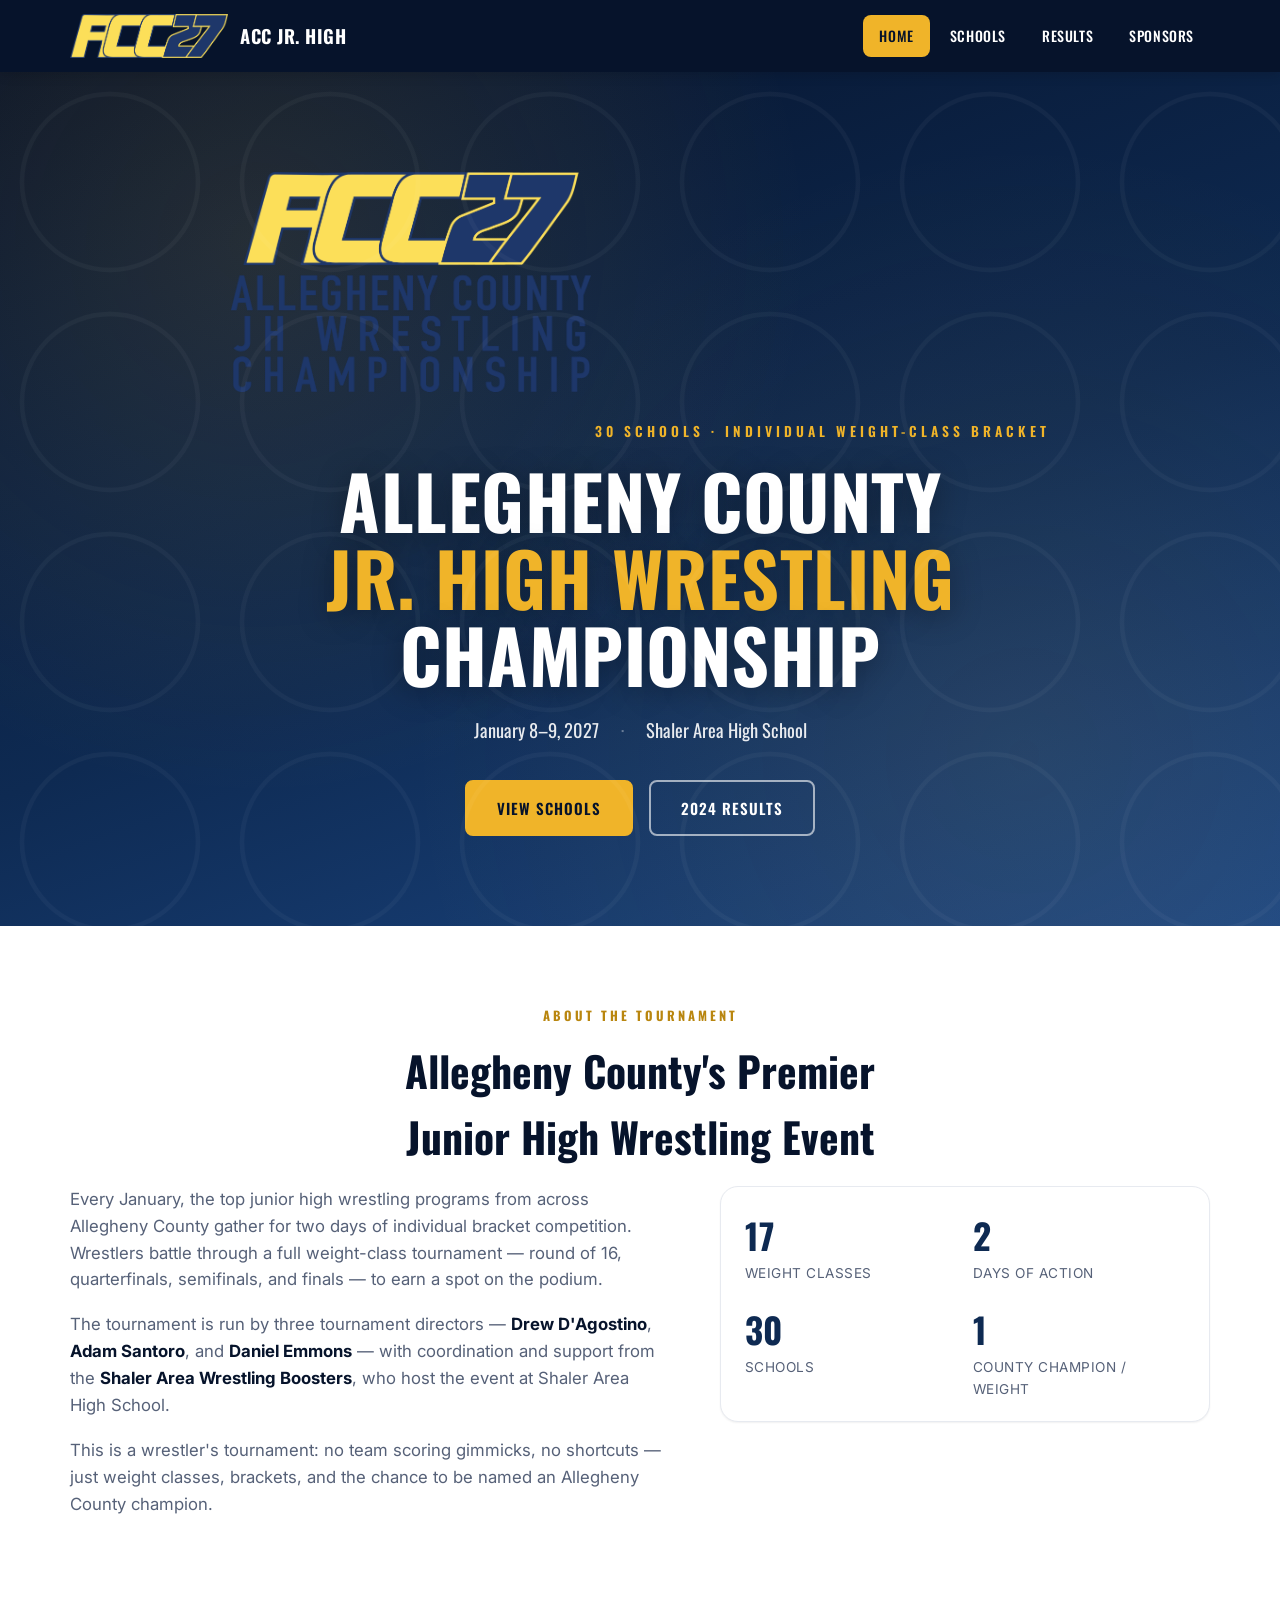
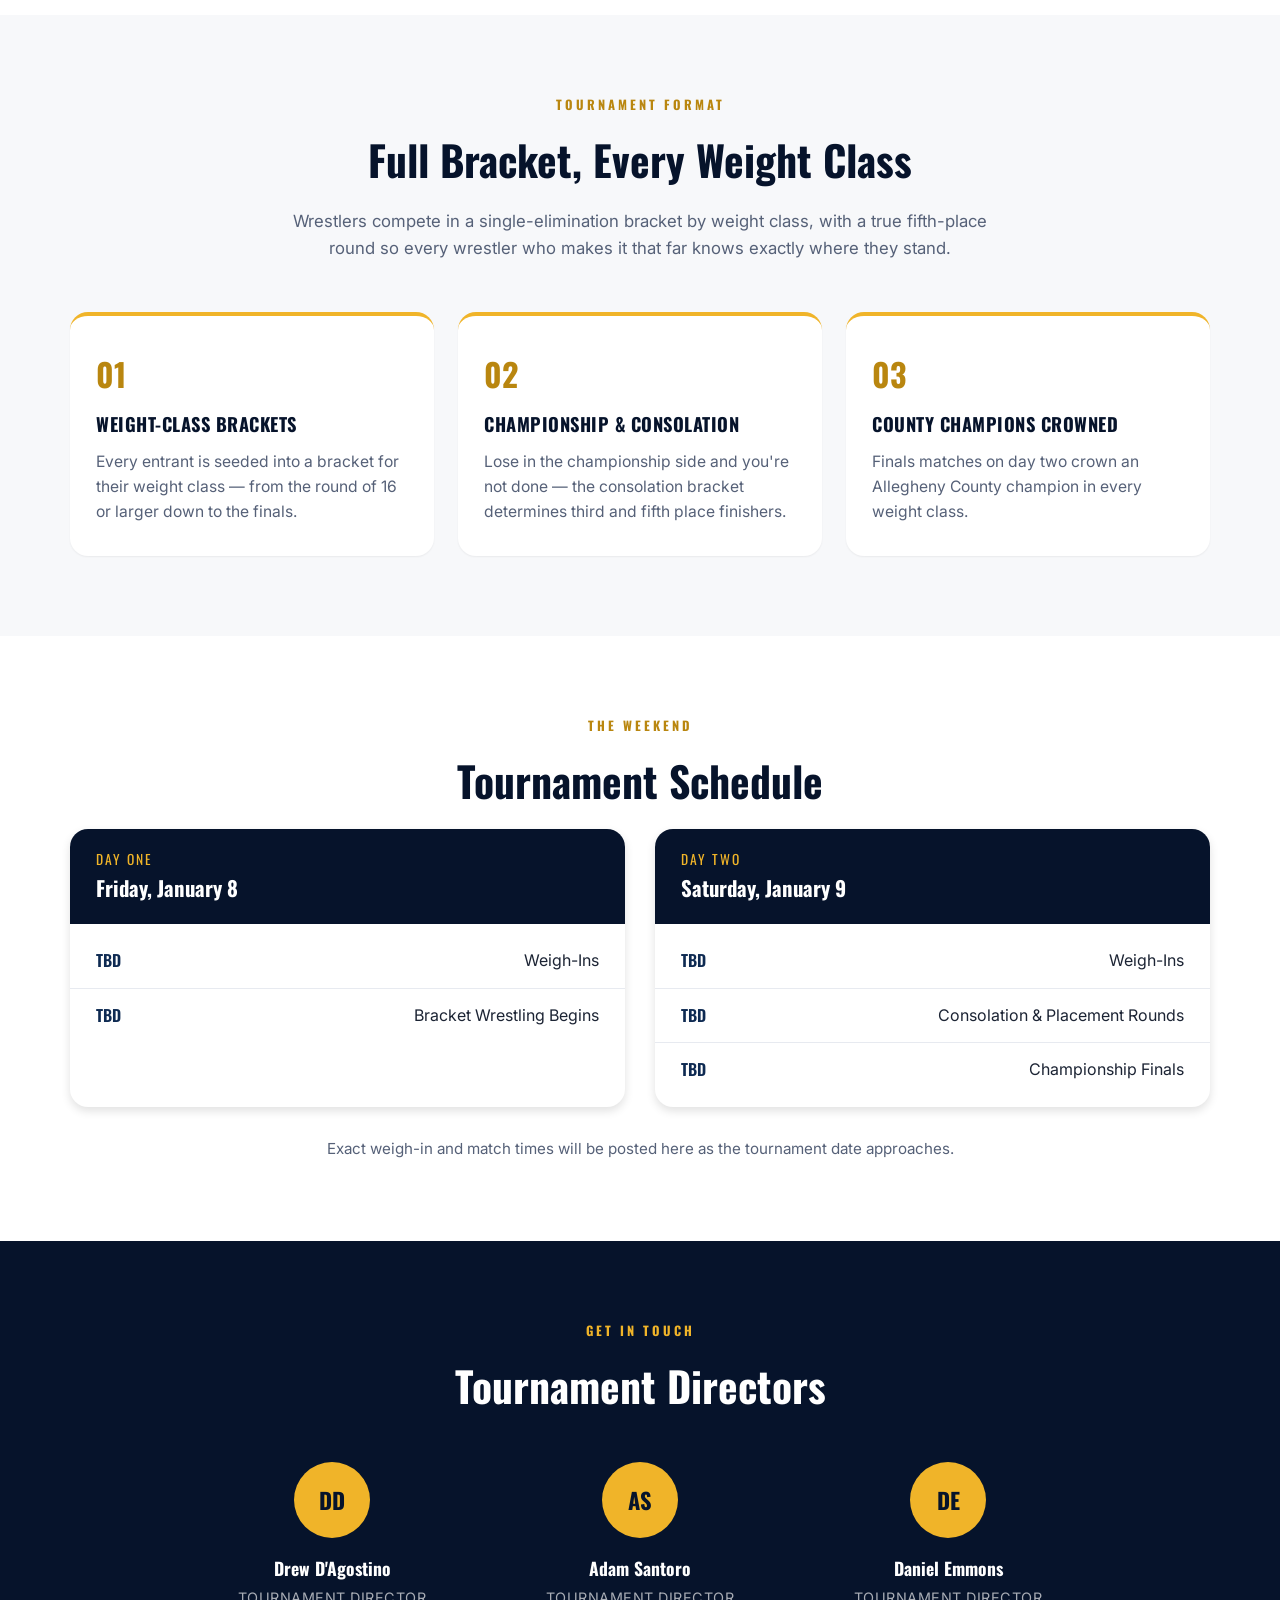
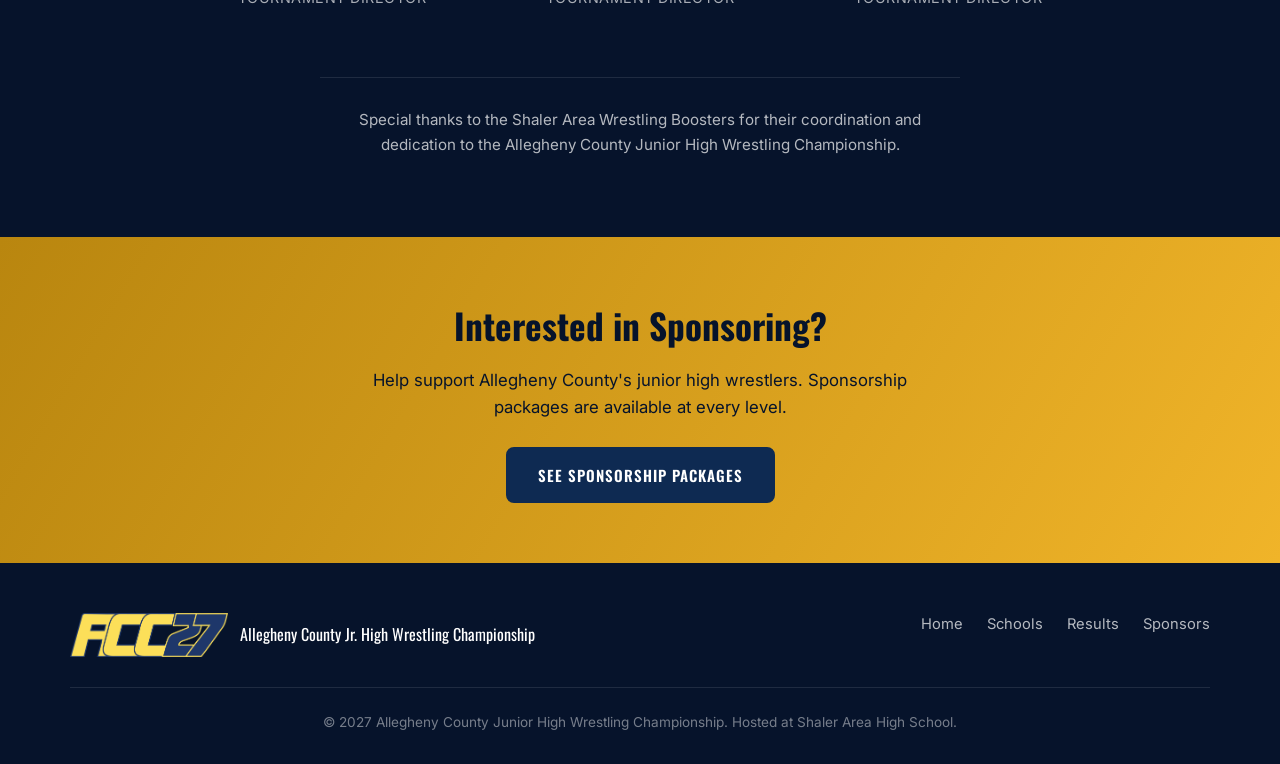
==== index.html @ 42ebc841 "Brand: add real ACC27 logo, drop placeholder badge Added assets/brand/logo-full.png (full lockup, us" ====
<!DOCTYPE html>
<html lang="en">
<head>
  <meta charset="UTF-8">
  <meta name="viewport" content="width=device-width, initial-scale=1.0">
  <title>ACC Jr. High Wrestling Championship | January 8&ndash;9, 2027</title>
  <meta name="description" content="The Allegheny County Junior High Wrestling Championship — January 8-9, 2027 at Shaler Area High School.">
  <link rel="stylesheet" href="styles.css">
  <link rel="icon" type="image/png" href="favicon.png">
  <link rel="preconnect" href="https://fonts.googleapis.com">
  <link rel="preconnect" href="https://fonts.gstatic.com" crossorigin>
  <link href="https://fonts.googleapis.com/css2?family=Oswald:wght@400;500;600;700&family=Inter:wght@400;500;600;700&display=swap" rel="stylesheet">
</head>
<body>

  <!-- Navigation -->
  <nav class="nav">
    <div class="nav-container">
      <a href="index.html" class="nav-logo">
        <img src="assets/brand/logo-mark.png" alt="ACC27">
        <span>ACC JR. HIGH</span>
      </a>
      <button class="nav-toggle" aria-label="Toggle menu" onclick="document.querySelector('.nav-menu').classList.toggle('active'); this.classList.toggle('active')">
        <span></span><span></span><span></span>
      </button>
      <ul class="nav-menu">
        <li><a href="index.html" class="active">Home</a></li>
        <li><a href="schools.html">Schools</a></li>
        <li><a href="results.html">Results</a></li>
        <li><a href="sponsors.html">Sponsors</a></li>
      </ul>
    </div>
  </nav>

  <!-- Hero -->
  <section class="hero">
    <div class="hero-content">
      <img src="assets/brand/logo-full.png" alt="Allegheny County Jr. High Wrestling Championship" class="hero-logo">
      <span class="hero-eyebrow">30 Schools &middot; Individual Weight-Class Bracket</span>
      <h1 class="hero-title">ALLEGHENY COUNTY<br><span class="gold">JR. HIGH WRESTLING</span><br>CHAMPIONSHIP</h1>
      <div class="hero-details">
        <span>January 8&ndash;9, 2027</span>
        <span class="sep">&middot;</span>
        <span>Shaler Area High School</span>
      </div>
      <div class="hero-buttons">
        <a href="schools.html" class="btn btn-primary">View Schools</a>
        <a href="results.html" class="btn btn-outline">2024 Results</a>
      </div>
    </div>
  </section>

  <!-- About -->
  <section class="section" id="about">
    <div class="container">
      <span class="section-eyebrow">About the Tournament</span>
      <h2 class="section-title">Allegheny County's Premier<br>Junior High Wrestling Event</h2>
      <div class="about-grid">
        <div class="about-text">
          <p>Every January, the top junior high wrestling programs from across Allegheny County gather for two days of individual bracket competition. Wrestlers battle through a full weight-class tournament — round of 16, quarterfinals, semifinals, and finals — to earn a spot on the podium.</p>
          <p>The tournament is run by three tournament directors — <strong>Drew D'Agostino</strong>, <strong>Adam Santoro</strong>, and <strong>Daniel Emmons</strong> — with coordination and support from the <strong>Shaler Area Wrestling Boosters</strong>, who host the event at Shaler Area High School.</p>
          <p>This is a wrestler's tournament: no team scoring gimmicks, no shortcuts — just weight classes, brackets, and the chance to be named an Allegheny County champion.</p>
        </div>
        <div class="stat-card">
          <div class="stat-grid">
            <div>
              <div class="stat-number">17</div>
              <div class="stat-label">Weight Classes</div>
            </div>
            <div>
              <div class="stat-number">2</div>
              <div class="stat-label">Days of Action</div>
            </div>
            <div>
              <div class="stat-number">30</div>
              <div class="stat-label">Schools</div>
            </div>
            <div>
              <div class="stat-number">1</div>
              <div class="stat-label">County Champion / Weight</div>
            </div>
          </div>
        </div>
      </div>
    </div>
  </section>

  <!-- Format -->
  <section class="section section-alt" id="format">
    <div class="container">
      <span class="section-eyebrow">Tournament Format</span>
      <h2 class="section-title">Full Bracket, Every Weight Class</h2>
      <p class="section-subtitle">Wrestlers compete in a single-elimination bracket by weight class, with a true fifth-place round so every wrestler who makes it that far knows exactly where they stand.</p>
      <div class="format-grid">
        <div class="format-card">
          <div class="format-num">01</div>
          <h3>Weight-Class Brackets</h3>
          <p>Every entrant is seeded into a bracket for their weight class — from the round of 16 or larger down to the finals.</p>
        </div>
        <div class="format-card">
          <div class="format-num">02</div>
          <h3>Championship &amp; Consolation</h3>
          <p>Lose in the championship side and you're not done — the consolation bracket determines third and fifth place finishers.</p>
        </div>
        <div class="format-card">
          <div class="format-num">03</div>
          <h3>County Champions Crowned</h3>
          <p>Finals matches on day two crown an Allegheny County champion in every weight class.</p>
        </div>
      </div>
    </div>
  </section>

  <!-- Schedule -->
  <section class="section" id="schedule">
    <div class="container">
      <span class="section-eyebrow">The Weekend</span>
      <h2 class="section-title">Tournament Schedule</h2>
      <div class="schedule-grid">
        <div class="schedule-day">
          <div class="schedule-day-header">
            <div class="day-name">Day One</div>
            <div class="day-date">Friday, January 8</div>
          </div>
          <div class="schedule-list">
            <div class="schedule-row"><span class="schedule-time">TBD</span><span class="schedule-event">Weigh-Ins</span></div>
            <div class="schedule-row"><span class="schedule-time">TBD</span><span class="schedule-event">Bracket Wrestling Begins</span></div>
          </div>
        </div>
        <div class="schedule-day">
          <div class="schedule-day-header">
            <div class="day-name">Day Two</div>
            <div class="day-date">Saturday, January 9</div>
          </div>
          <div class="schedule-list">
            <div class="schedule-row"><span class="schedule-time">TBD</span><span class="schedule-event">Weigh-Ins</span></div>
            <div class="schedule-row"><span class="schedule-time">TBD</span><span class="schedule-event">Consolation &amp; Placement Rounds</span></div>
            <div class="schedule-row"><span class="schedule-time">TBD</span><span class="schedule-event">Championship Finals</span></div>
          </div>
        </div>
      </div>
      <p class="schedule-note">Exact weigh-in and match times will be posted here as the tournament date approaches.</p>
    </div>
  </section>

  <!-- Directors -->
  <section class="section section-navy" id="directors">
    <div class="container">
      <span class="section-eyebrow">Get in Touch</span>
      <h2 class="section-title">Tournament Directors</h2>
      <div class="directors-grid">
        <div class="director-card">
          <div class="director-avatar">DD</div>
          <h3>Drew D'Agostino</h3>
          <p>Tournament Director</p>
        </div>
        <div class="director-card">
          <div class="director-avatar">AS</div>
          <h3>Adam Santoro</h3>
          <p>Tournament Director</p>
        </div>
        <div class="director-card">
          <div class="director-avatar">DE</div>
          <h3>Daniel Emmons</h3>
          <p>Tournament Director</p>
        </div>
      </div>
      <p class="thanks-note">Special thanks to the Shaler Area Wrestling Boosters for their coordination and dedication to the Allegheny County Junior High Wrestling Championship.</p>
    </div>
  </section>

  <!-- CTA -->
  <div class="cta-band">
    <h2>Interested in Sponsoring?</h2>
    <p>Help support Allegheny County's junior high wrestlers. Sponsorship packages are available at every level.</p>
    <a href="sponsors.html" class="btn btn-navy">See Sponsorship Packages</a>
  </div>

  <!-- Footer -->
  <footer class="footer">
    <div class="container">
      <div class="footer-content">
        <div class="footer-logo">
          <img src="assets/brand/logo-mark.png" alt="ACC27">
          <p>Allegheny County Jr. High Wrestling Championship</p>
        </div>
        <div class="footer-links">
          <a href="index.html">Home</a>
          <a href="schools.html">Schools</a>
          <a href="results.html">Results</a>
          <a href="sponsors.html">Sponsors</a>
        </div>
      </div>
      <div class="footer-bottom">
        &copy; 2027 Allegheny County Junior High Wrestling Championship. Hosted at Shaler Area High School.
      </div>
    </div>
  </footer>

  <script>
    document.querySelector('.nav-toggle')?.addEventListener('click', function() {
      document.querySelector('.nav-menu').classList.toggle('active');
    });
  </script>
</body>
</html>
---- styles.css ----
/* ===========================================
   ACC JR HIGH WRESTLING — Navy & Gold Theme
   =========================================== */

:root {
  --navy-dark: #06132b;
  --navy: #0e2a52;
  --navy-light: #1c4886;
  --gold: #f0b429;
  --gold-light: #ffd873;
  --gold-dark: #b9860f;
  --white: #ffffff;
  --gray-100: #f7f8fa;
  --gray-200: #e7eaf0;
  --gray-300: #cdd3de;
  --gray-600: #566178;
  --gray-800: #1c2434;

  --font-display: 'Oswald', sans-serif;
  --font-body: 'Inter', system-ui, sans-serif;

  --shadow-sm: 0 1px 2px rgba(0,0,0,0.06);
  --shadow-md: 0 4px 10px rgba(0,0,0,0.12);
  --shadow-lg: 0 12px 30px rgba(0,0,0,0.18);
  --shadow-xl: 0 24px 50px rgba(0,0,0,0.25);

  --radius: 8px;
  --radius-lg: 18px;
}

*, *::before, *::after { box-sizing: border-box; margin: 0; padding: 0; }

svg { max-width: 100%; max-height: 100%; overflow: visible; }
img { max-width: 100%; height: auto; }
html { scroll-behavior: smooth; }

body {
  font-family: var(--font-body);
  color: var(--gray-800);
  background: var(--white);
  line-height: 1.6;
}

.container { max-width: 1180px; margin: 0 auto; padding: 0 20px; }

a { color: inherit; }

/* ===========================================
   NAV
   =========================================== */

.nav {
  position: sticky;
  top: 0;
  z-index: 1000;
  background: var(--navy-dark);
  box-shadow: var(--shadow-md);
}

.nav-container {
  max-width: 1180px;
  margin: 0 auto;
  padding: 0 20px;
  display: flex;
  align-items: center;
  justify-content: space-between;
  height: 72px;
}

.nav-logo {
  display: flex;
  align-items: center;
  gap: 12px;
  text-decoration: none;
  color: var(--white);
  font-family: var(--font-display);
  font-weight: 700;
  font-size: 1.15rem;
  letter-spacing: 0.5px;
}

.nav-logo img {
  height: 44px;
  width: auto;
}

.nav-menu {
  display: flex;
  list-style: none;
  gap: 4px;
}

.nav-menu a {
  display: block;
  padding: 10px 16px;
  color: var(--white);
  text-decoration: none;
  font-family: var(--font-display);
  font-size: 14px;
  font-weight: 500;
  letter-spacing: 0.6px;
  text-transform: uppercase;
  border-radius: var(--radius);
  transition: all 0.2s ease;
}

.nav-menu a:hover, .nav-menu a.active {
  background: var(--gold);
  color: var(--navy-dark);
}

.nav-toggle {
  display: none;
  flex-direction: column;
  gap: 5px;
  background: none;
  border: none;
  cursor: pointer;
  padding: 5px;
}

.nav-toggle span {
  display: block;
  width: 25px;
  height: 3px;
  background: var(--white);
  border-radius: 2px;
  transition: all 0.3s ease;
}

@media (max-width: 800px) {
  .nav-toggle { display: flex; }
  .nav-menu {
    position: absolute;
    top: 72px;
    left: 0;
    right: 0;
    background: var(--navy-dark);
    flex-direction: column;
    padding: 16px;
    gap: 6px;
    display: none;
    border-top: 1px solid rgba(255,255,255,0.1);
  }
  .nav-menu.active { display: flex; }
  .nav-menu a { padding: 14px 18px; }
}

/* ===========================================
   HERO
   =========================================== */

.hero {
  position: relative;
  padding: 100px 20px 90px;
  text-align: center;
  color: var(--white);
  background:
    radial-gradient(circle at 20% 20%, rgba(240,180,41,0.12) 0%, transparent 45%),
    radial-gradient(circle at 80% 80%, rgba(240,180,41,0.08) 0%, transparent 50%),
    linear-gradient(160deg, var(--navy-dark) 0%, var(--navy) 55%, var(--navy-light) 100%);
  overflow: hidden;
}

.hero::after {
  content: '';
  position: absolute;
  inset: 0;
  background: url('data:image/svg+xml,<svg xmlns="http://www.w3.org/2000/svg" viewBox="0 0 100 100"><circle cx="50" cy="50" r="40" fill="none" stroke="rgba(255,255,255,0.035)" stroke-width="2"/></svg>');
  background-size: 220px 220px;
  pointer-events: none;
}

.hero-content { position: relative; max-width: 880px; margin: 0 auto; }

.hero-logo {
  max-width: 360px;
  width: 60%;
  margin: 0 auto 30px;
}

.hero-eyebrow {
  display: inline-block;
  font-family: var(--font-display);
  color: var(--gold);
  letter-spacing: 4px;
  font-size: 0.85rem;
  font-weight: 600;
  text-transform: uppercase;
  margin-bottom: 18px;
}

.hero-title {
  font-family: var(--font-display);
  font-size: clamp(2.4rem, 7vw, 4.6rem);
  font-weight: 700;
  line-height: 1.05;
  letter-spacing: 0.5px;
  text-shadow: 0 4px 30px rgba(0,0,0,0.35);
  margin-bottom: 22px;
}

.hero-title .gold { color: var(--gold); }

.hero-details {
  display: flex;
  flex-wrap: wrap;
  justify-content: center;
  gap: 10px 22px;
  font-family: var(--font-display);
  font-size: 1.15rem;
  color: rgba(255,255,255,0.9);
  margin-bottom: 36px;
}

.hero-details .sep { opacity: 0.4; }

.hero-buttons {
  display: flex;
  gap: 16px;
  justify-content: center;
  flex-wrap: wrap;
}

/* ===========================================
   BUTTONS
   =========================================== */

.btn {
  display: inline-flex;
  align-items: center;
  justify-content: center;
  gap: 8px;
  padding: 14px 30px;
  font-family: var(--font-display);
  font-size: 15px;
  font-weight: 600;
  letter-spacing: 1px;
  text-transform: uppercase;
  text-decoration: none;
  border-radius: var(--radius);
  border: 2px solid transparent;
  cursor: pointer;
  transition: all 0.2s ease;
}

.btn-primary { background: var(--gold); color: var(--navy-dark); border-color: var(--gold); }
.btn-primary:hover { background: var(--gold-light); border-color: var(--gold-light); transform: translateY(-2px); box-shadow: 0 8px 20px rgba(240,180,41,0.35); }

.btn-outline { background: transparent; color: var(--white); border-color: rgba(255,255,255,0.6); }
.btn-outline:hover { background: var(--white); color: var(--navy-dark); border-color: var(--white); }

.btn-navy { background: var(--navy); color: var(--white); border-color: var(--navy); }
.btn-navy:hover { background: var(--navy-light); border-color: var(--navy-light); }

.btn-sm { padding: 10px 20px; font-size: 13px; }

/* ===========================================
   SECTIONS
   =========================================== */

.section { padding: 80px 0; }
.section-alt { background: var(--gray-100); }
.section-navy { background: var(--navy-dark); color: var(--white); }

.section-eyebrow {
  display: block;
  text-align: center;
  font-family: var(--font-display);
  color: var(--gold-dark);
  letter-spacing: 3px;
  font-size: 0.8rem;
  font-weight: 700;
  text-transform: uppercase;
  margin-bottom: 10px;
}

.section-navy .section-eyebrow { color: var(--gold); }

.section-title {
  font-family: var(--font-display);
  font-size: clamp(1.8rem, 4vw, 2.6rem);
  font-weight: 700;
  text-align: center;
  margin-bottom: 16px;
  color: var(--navy-dark);
}

.section-navy .section-title { color: var(--white); }

.section-subtitle {
  text-align: center;
  max-width: 720px;
  margin: 0 auto 50px;
  color: var(--gray-600);
  font-size: 1.05rem;
}

.section-navy .section-subtitle { color: rgba(255,255,255,0.75); }

/* About / format */

.about-grid {
  display: grid;
  grid-template-columns: 1.1fr 0.9fr;
  gap: 50px;
  align-items: start;
}

@media (max-width: 860px) { .about-grid { grid-template-columns: 1fr; } }

.about-text p { margin-bottom: 18px; color: var(--gray-600); font-size: 1.05rem; }
.about-text strong { color: var(--navy-dark); }

.stat-card {
  background: var(--white);
  border: 1px solid var(--gray-200);
  border-radius: var(--radius-lg);
  padding: 20px 24px;
  box-shadow: var(--shadow-sm);
}

.stat-grid { display: grid; grid-template-columns: 1fr 1fr; gap: 16px; }

.stat-number {
  font-family: var(--font-display);
  font-size: 2.2rem;
  font-weight: 700;
  color: var(--navy);
}

.stat-label { font-size: 0.85rem; color: var(--gray-600); text-transform: uppercase; letter-spacing: 0.5px; }

/* Format steps */

.format-grid {
  display: grid;
  grid-template-columns: repeat(3, 1fr);
  gap: 24px;
}

@media (max-width: 860px) { .format-grid { grid-template-columns: 1fr; } }

.format-card {
  background: var(--white);
  border-radius: var(--radius-lg);
  padding: 32px 26px;
  box-shadow: var(--shadow-sm);
  border-top: 4px solid var(--gold);
}

.format-num {
  font-family: var(--font-display);
  font-size: 2rem;
  font-weight: 700;
  color: var(--gold-dark);
  margin-bottom: 10px;
}

.format-card h3 {
  font-family: var(--font-display);
  font-size: 1.15rem;
  color: var(--navy-dark);
  margin-bottom: 10px;
  text-transform: uppercase;
  letter-spacing: 0.5px;
}

.format-card p { color: var(--gray-600); font-size: 0.98rem; }

/* Schedule */

.schedule-grid {
  display: grid;
  grid-template-columns: 1fr 1fr;
  gap: 30px;
}

@media (max-width: 760px) { .schedule-grid { grid-template-columns: 1fr; } }

.schedule-day {
  background: var(--white);
  border-radius: var(--radius-lg);
  overflow: hidden;
  box-shadow: var(--shadow-md);
}

.schedule-day-header {
  background: var(--navy-dark);
  color: var(--white);
  padding: 20px 26px;
  font-family: var(--font-display);
}

.schedule-day-header .day-name { font-size: 0.85rem; letter-spacing: 2px; color: var(--gold); text-transform: uppercase; }
.schedule-day-header .day-date { font-size: 1.3rem; font-weight: 700; }

.schedule-list { padding: 10px 0; }

.schedule-row {
  display: flex;
  justify-content: space-between;
  gap: 16px;
  padding: 14px 26px;
  border-bottom: 1px solid var(--gray-200);
}

.schedule-row:last-child { border-bottom: none; }

.schedule-time { font-family: var(--font-display); font-weight: 600; color: var(--navy); white-space: nowrap; }
.schedule-event { color: var(--gray-800); text-align: right; }

.schedule-note {
  text-align: center;
  margin-top: 30px;
  color: var(--gray-600);
  font-size: 0.95rem;
}

/* Directors / credits */

.directors-grid {
  display: grid;
  grid-template-columns: repeat(3, 1fr);
  gap: 24px;
  max-width: 900px;
  margin: 0 auto;
}

@media (max-width: 760px) { .directors-grid { grid-template-columns: 1fr; } }

.director-card {
  text-align: center;
  padding: 28px 20px;
}

.director-avatar {
  width: 76px;
  height: 76px;
  border-radius: 50%;
  background: var(--gold);
  color: var(--navy-dark);
  display: flex;
  align-items: center;
  justify-content: center;
  font-family: var(--font-display);
  font-weight: 700;
  font-size: 1.4rem;
  margin: 0 auto 16px;
}

.director-card h3 { font-family: var(--font-display); font-size: 1.1rem; margin-bottom: 4px; }
.director-card p { color: rgba(255,255,255,0.65); font-size: 0.9rem; text-transform: uppercase; letter-spacing: 0.5px; }

.thanks-note {
  text-align: center;
  max-width: 640px;
  margin: 40px auto 0;
  color: rgba(255,255,255,0.7);
  font-size: 0.95rem;
  padding-top: 30px;
  border-top: 1px solid rgba(255,255,255,0.1);
}

/* Sponsor teaser / CTA */

.cta-band {
  background: linear-gradient(120deg, var(--gold-dark), var(--gold));
  color: var(--navy-dark);
  padding: 60px 20px;
  text-align: center;
}

.cta-band h2 {
  font-family: var(--font-display);
  font-size: clamp(1.6rem, 4vw, 2.2rem);
  margin-bottom: 14px;
}

.cta-band p { max-width: 600px; margin: 0 auto 26px; font-size: 1.05rem; }

/* Teams grid */

.teams-grid {
  display: grid;
  grid-template-columns: repeat(auto-fill, minmax(180px, 1fr));
  gap: 18px;
}

.team-card {
  background: var(--white);
  border: 1px solid var(--gray-200);
  border-radius: var(--radius);
  padding: 24px 16px;
  text-align: center;
  box-shadow: var(--shadow-sm);
  transition: box-shadow 0.2s ease, transform 0.2s ease;
}

.team-card:hover {
  box-shadow: var(--shadow-md);
  transform: translateY(-2px);
}

.team-logo {
  width: 64px;
  height: 64px;
  margin: 0 auto 14px;
  border-radius: 50%;
  background: var(--navy-dark);
  color: var(--gold);
  display: flex;
  align-items: center;
  justify-content: center;
  font-family: var(--font-display);
  font-weight: 700;
  font-size: 1.3rem;
  letter-spacing: 0.5px;
  border: 2px solid var(--gold);
  overflow: hidden;
}

.team-logo img {
  width: 100%;
  height: 100%;
  object-fit: cover;
}

.team-card .team-name {
  font-family: var(--font-display);
  font-weight: 600;
  color: var(--navy-dark);
  font-size: 0.98rem;
  line-height: 1.3;
}

.placeholder-box {
  border: 2px dashed var(--gray-300);
  border-radius: var(--radius-lg);
  padding: 50px 30px;
  text-align: center;
  color: var(--gray-600);
  max-width: 640px;
  margin: 0 auto;
}

.placeholder-box strong { color: var(--navy-dark); }

/* Sponsor tiers */

.tier-grid {
  display: grid;
  grid-template-columns: repeat(4, 1fr);
  gap: 22px;
}

@media (max-width: 980px) { .tier-grid { grid-template-columns: 1fr 1fr; } }
@media (max-width: 600px) { .tier-grid { grid-template-columns: 1fr; } }

.tier-card {
  background: var(--white);
  border-radius: var(--radius-lg);
  padding: 30px 24px;
  box-shadow: var(--shadow-sm);
  border: 1px solid var(--gray-200);
  display: flex;
  flex-direction: column;
}

.tier-card.featured {
  border: 2px solid var(--gold);
  box-shadow: var(--shadow-lg);
  position: relative;
}

.tier-card.featured::before {
  content: 'MOST IMPACT';
  position: absolute;
  top: -12px;
  left: 50%;
  transform: translateX(-50%);
  background: var(--gold);
  color: var(--navy-dark);
  font-family: var(--font-display);
  font-size: 0.7rem;
  font-weight: 700;
  letter-spacing: 1px;
  padding: 4px 12px;
  border-radius: 20px;
}

.tier-price {
  font-family: var(--font-display);
  font-size: 2.2rem;
  font-weight: 700;
  color: var(--navy-dark);
}

.tier-name {
  font-family: var(--font-display);
  text-transform: uppercase;
  letter-spacing: 0.5px;
  color: var(--gold-dark);
  font-weight: 700;
  font-size: 0.95rem;
  margin-bottom: 18px;
}

.tier-perks { list-style: none; flex: 1; margin-bottom: 20px; }
.tier-perks li {
  padding: 8px 0 8px 22px;
  position: relative;
  font-size: 0.92rem;
  color: var(--gray-600);
  border-bottom: 1px solid var(--gray-100);
}
.tier-perks li::before {
  content: '✓';
  position: absolute;
  left: 0;
  color: var(--gold-dark);
  font-weight: 700;
}

.sponsor-mail {
  max-width: 640px;
  margin: 50px auto 0;
  background: var(--gray-100);
  border-radius: var(--radius-lg);
  padding: 28px 30px;
  text-align: center;
  font-size: 0.95rem;
  color: var(--gray-600);
}

.sponsor-mail strong { color: var(--navy-dark); }

/* Results */

.champions-table {
  width: 100%;
  border-collapse: collapse;
  background: var(--white);
  border-radius: var(--radius-lg);
  overflow: hidden;
  box-shadow: var(--shadow-sm);
}

.champions-table th, .champions-table td {
  padding: 12px 18px;
  text-align: left;
  border-bottom: 1px solid var(--gray-200);
  font-size: 0.95rem;
}

.champions-table th {
  background: var(--navy-dark);
  color: var(--white);
  font-family: var(--font-display);
  letter-spacing: 0.5px;
  text-transform: uppercase;
  font-size: 0.8rem;
}

.champions-table tr:last-child td { border-bottom: none; }
.champions-table tr:nth-child(even) td { background: var(--gray-100); }

.results-archive-note {
  text-align: center;
  margin-top: 30px;
  color: var(--gray-600);
}

/* Results archive tabs */

.year-tabs {
  display: flex;
  justify-content: center;
  gap: 10px;
  margin-bottom: 40px;
  flex-wrap: wrap;
}

.year-tab {
  font-family: var(--font-display);
  font-size: 1rem;
  font-weight: 600;
  letter-spacing: 0.5px;
  padding: 10px 26px;
  border-radius: 30px;
  border: 2px solid var(--navy);
  background: var(--white);
  color: var(--navy);
  cursor: pointer;
  transition: all 0.2s ease;
}

.year-tab:hover { background: var(--gray-100); }

.year-tab.active {
  background: var(--navy);
  color: var(--white);
}

.results-subhead {
  font-family: var(--font-display);
  font-size: 1.3rem;
  color: var(--navy-dark);
  margin: 40px 0 20px;
  text-align: center;
}

.results-subhead:first-child { margin-top: 0; }

.weights-grid {
  display: grid;
  grid-template-columns: repeat(auto-fill, minmax(260px, 1fr));
  gap: 16px;
}

.weight-card {
  background: var(--white);
  border: 1px solid var(--gray-200);
  border-radius: var(--radius);
  padding: 18px 20px;
  box-shadow: var(--shadow-sm);
}

.weight-num {
  font-family: var(--font-display);
  font-weight: 700;
  color: var(--gold-dark);
  font-size: 1.1rem;
  margin-bottom: 8px;
}

.weight-num::after { content: ' LBS'; font-size: 0.7rem; color: var(--gray-600); font-weight: 500; }

.weight-placements {
  list-style: none;
  font-size: 0.88rem;
  color: var(--gray-600);
  line-height: 1.7;
}

/* Footer */

.footer {
  background: var(--navy-dark);
  color: rgba(255,255,255,0.7);
  padding: 50px 0 30px;
}

.footer-content {
  display: flex;
  flex-wrap: wrap;
  justify-content: space-between;
  gap: 30px;
  padding-bottom: 30px;
  border-bottom: 1px solid rgba(255,255,255,0.1);
}

.footer-logo { display: flex; align-items: center; gap: 12px; }

.footer-logo img {
  height: 44px;
  width: auto;
}

.footer-logo p { font-family: var(--font-display); color: var(--white); font-size: 1rem; }

.footer-links { display: flex; gap: 24px; flex-wrap: wrap; }
.footer-links a { color: rgba(255,255,255,0.7); text-decoration: none; font-size: 0.92rem; }
.footer-links a:hover { color: var(--gold); }

.footer-bottom {
  padding-top: 24px;
  text-align: center;
  font-size: 0.85rem;
  color: rgba(255,255,255,0.45);
}

/* Page header (interior pages) */

.page-hero {
  background: linear-gradient(160deg, var(--navy-dark) 0%, var(--navy) 100%);
  color: var(--white);
  padding: 70px 20px 60px;
  text-align: center;
}

.page-hero .section-eyebrow { color: var(--gold); }

.page-hero h1 {
  font-family: var(--font-display);
  font-size: clamp(2rem, 5vw, 3rem);
  font-weight: 700;
}

.page-hero p { max-width: 640px; margin: 14px auto 0; color: rgba(255,255,255,0.8); }
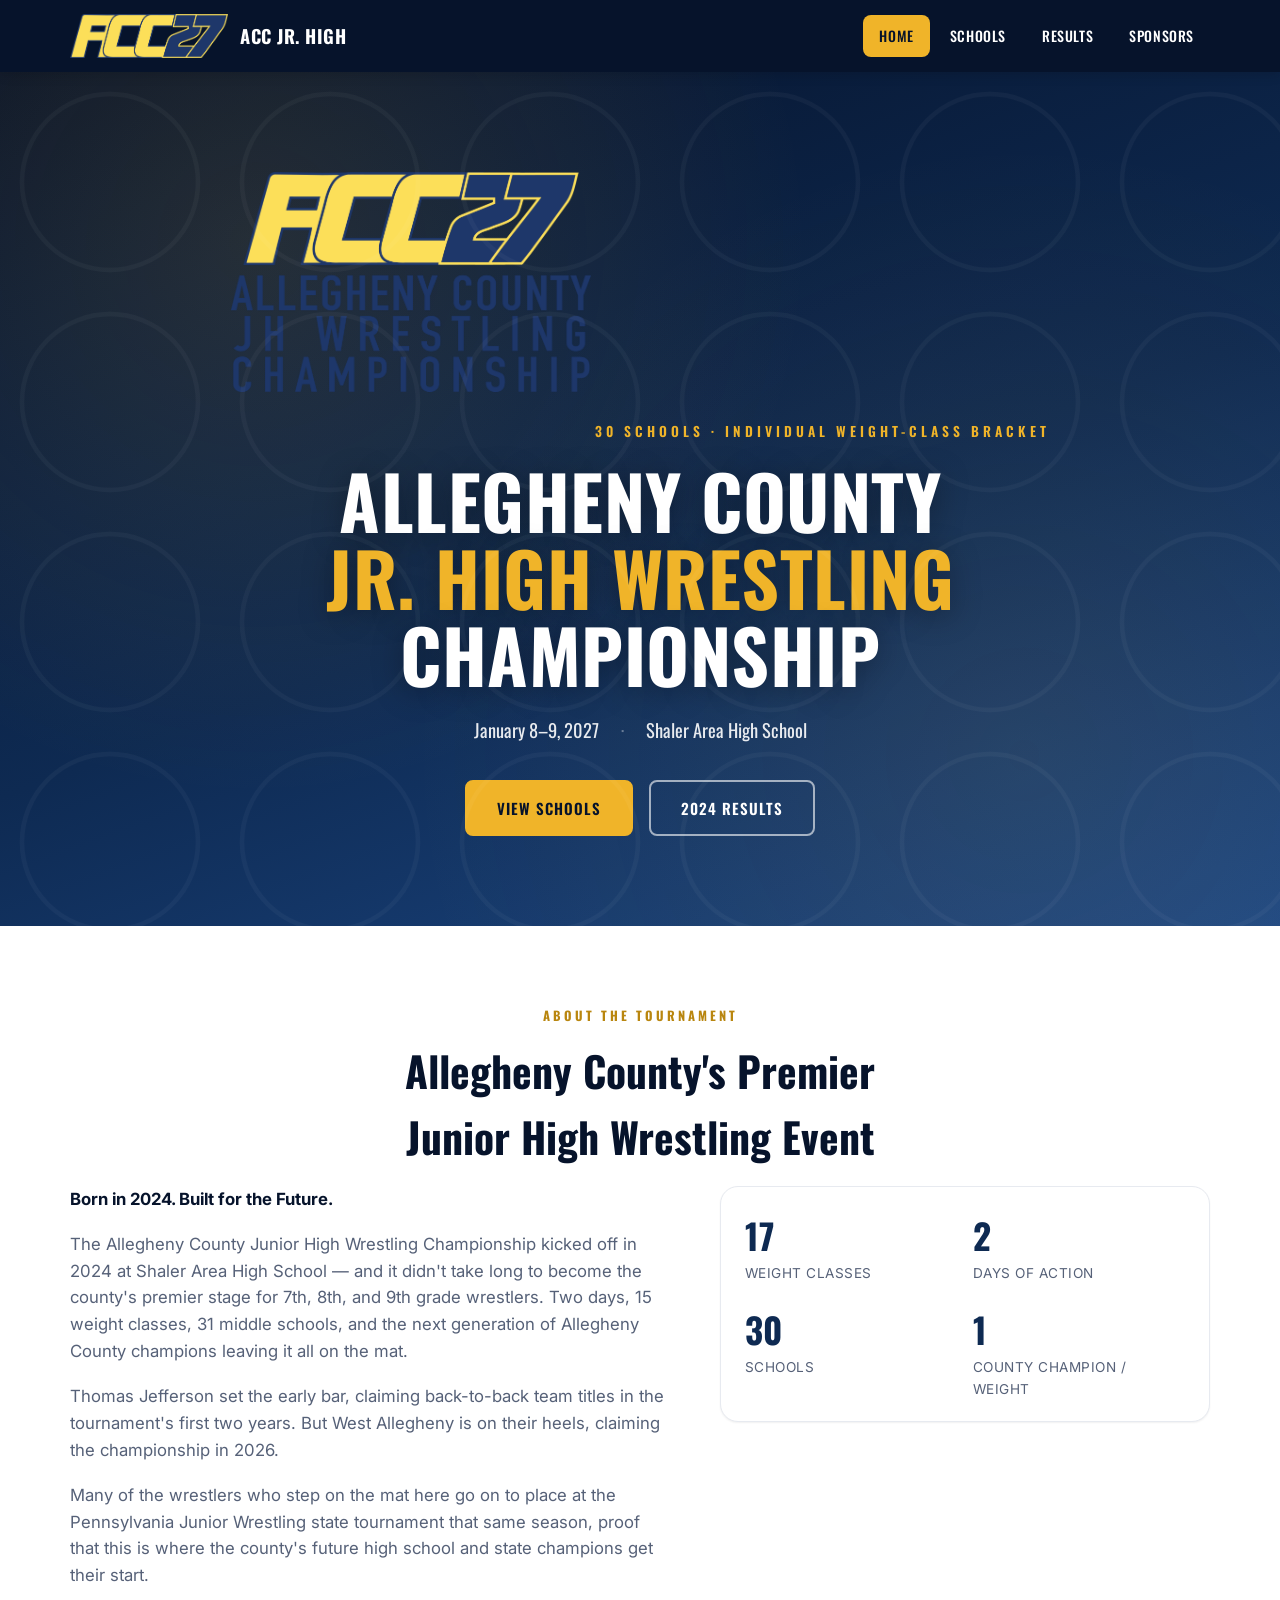
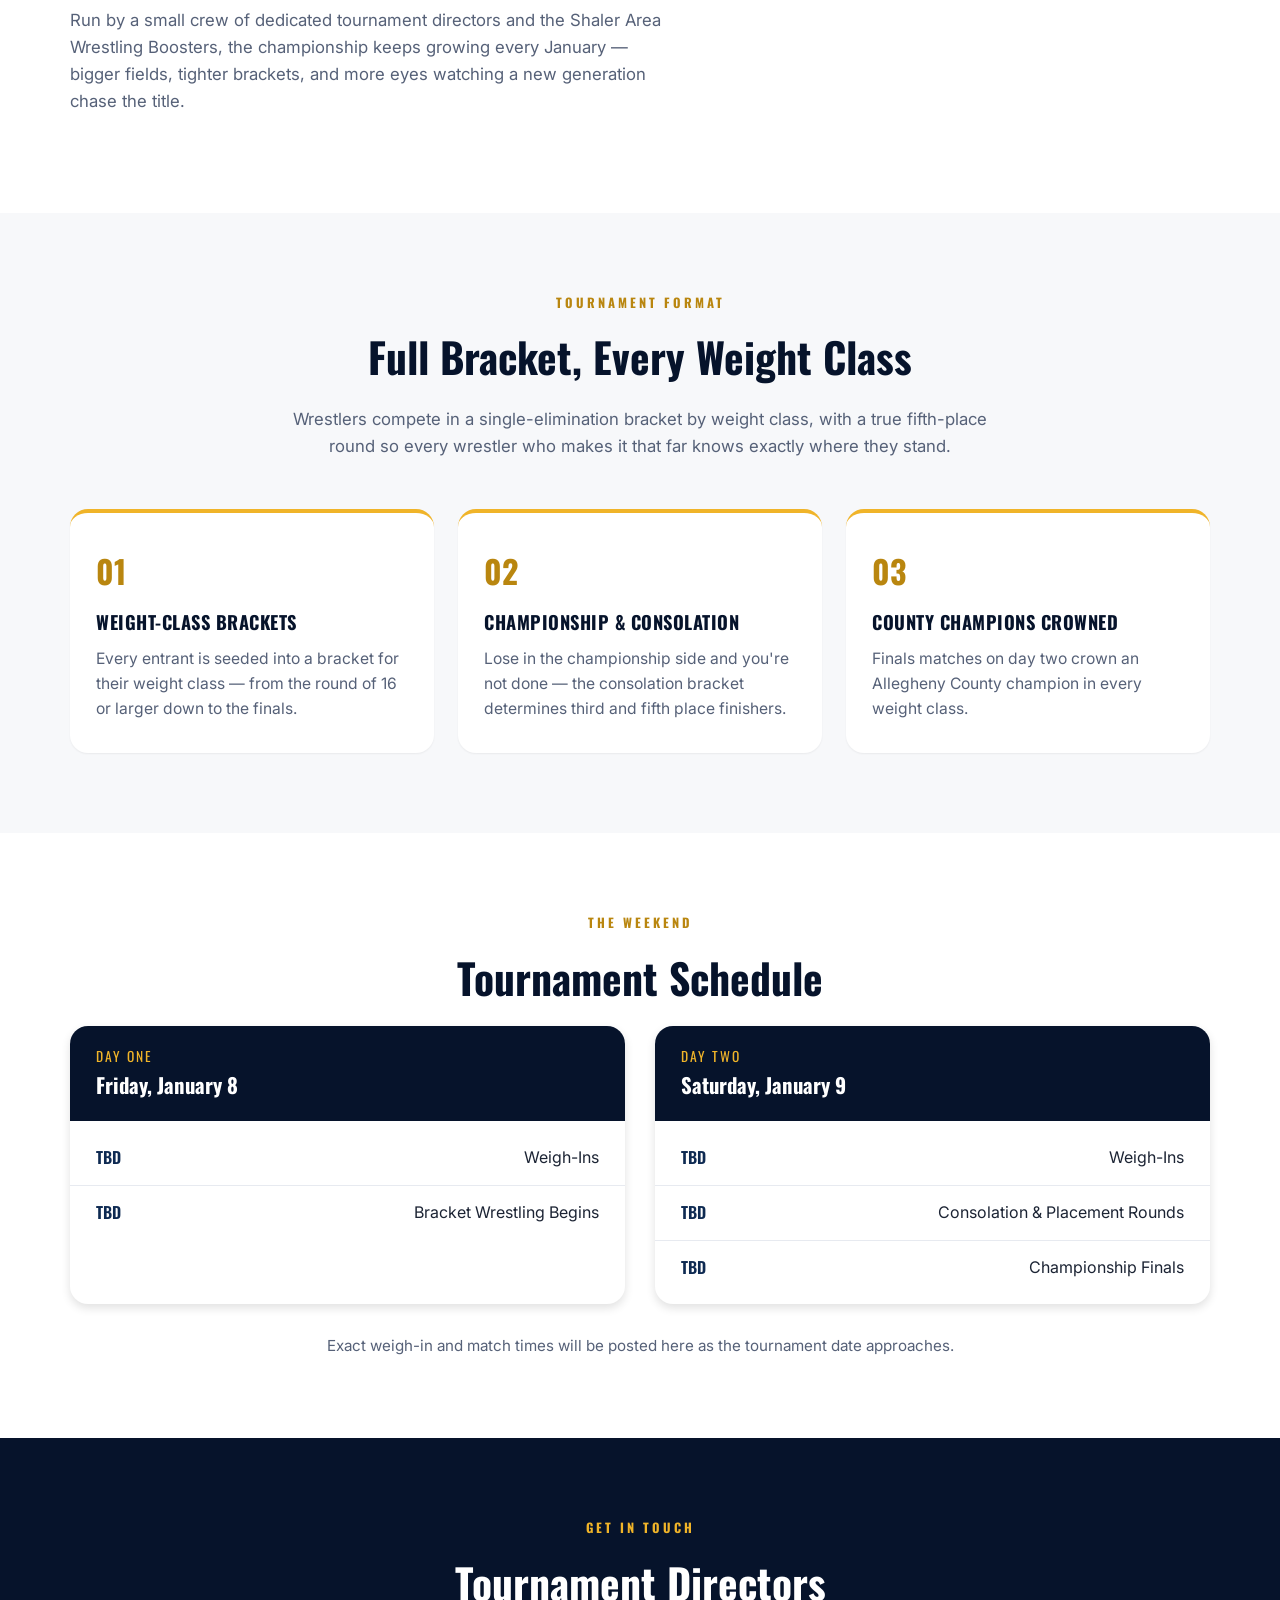
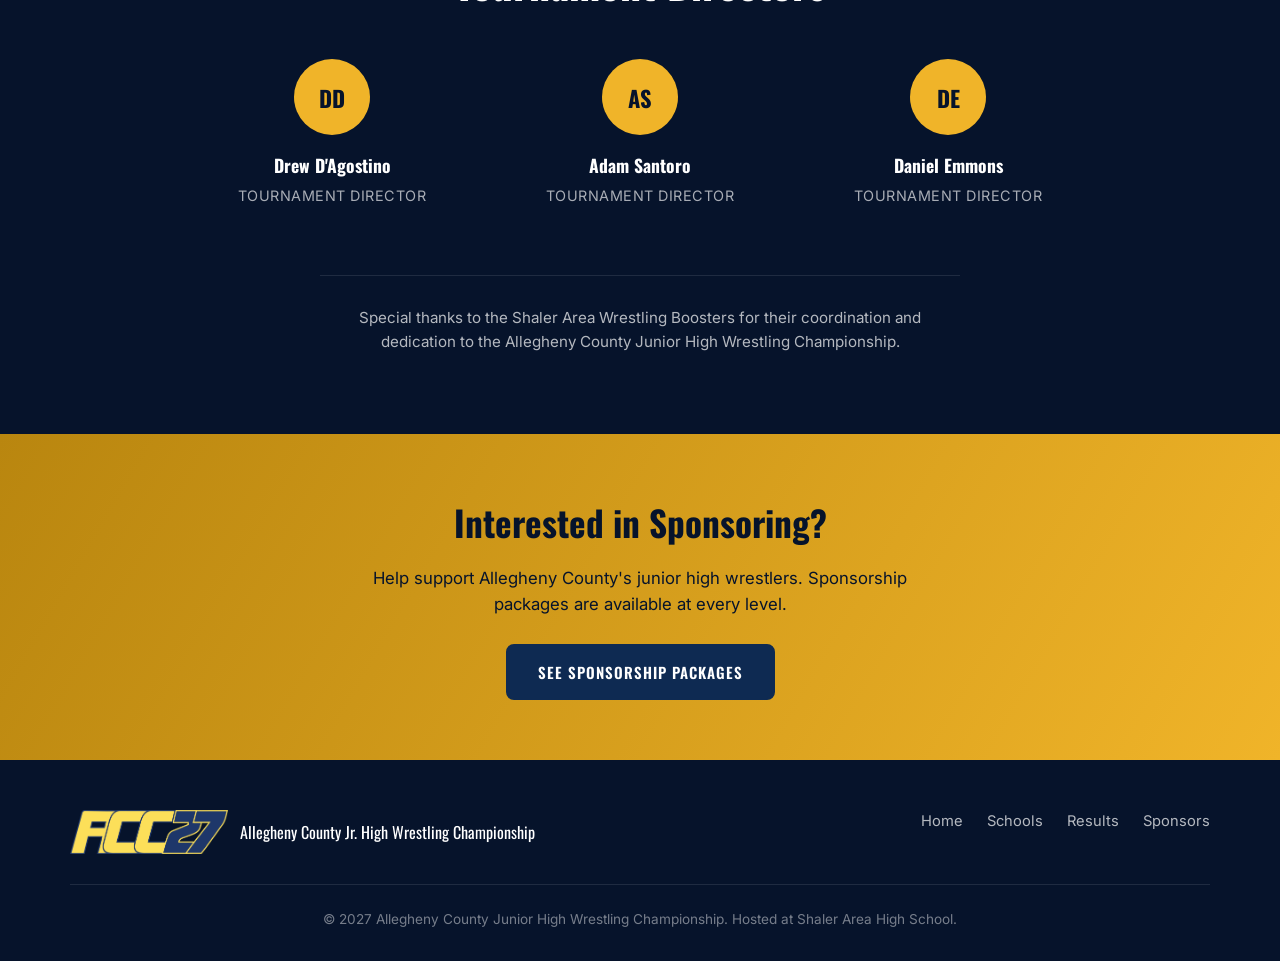
==== commit 4f14b708: "Homepage: replace about blurb with official tournament history text Provided by Daniel. Note: text s" ====
--- a/index.html
+++ b/index.html
@@ -57,9 +57,11 @@
       <h2 class="section-title">Allegheny County's Premier<br>Junior High Wrestling Event</h2>
       <div class="about-grid">
         <div class="about-text">
-          <p>Every January, the top junior high wrestling programs from across Allegheny County gather for two days of individual bracket competition. Wrestlers battle through a full weight-class tournament — round of 16, quarterfinals, semifinals, and finals — to earn a spot on the podium.</p>
-          <p>The tournament is run by three tournament directors — <strong>Drew D'Agostino</strong>, <strong>Adam Santoro</strong>, and <strong>Daniel Emmons</strong> — with coordination and support from the <strong>Shaler Area Wrestling Boosters</strong>, who host the event at Shaler Area High School.</p>
-          <p>This is a wrestler's tournament: no team scoring gimmicks, no shortcuts — just weight classes, brackets, and the chance to be named an Allegheny County champion.</p>
+          <p><strong>Born in 2024. Built for the Future.</strong></p>
+          <p>The Allegheny County Junior High Wrestling Championship kicked off in 2024 at Shaler Area High School — and it didn't take long to become the county's premier stage for 7th, 8th, and 9th grade wrestlers. Two days, 15 weight classes, 31 middle schools, and the next generation of Allegheny County champions leaving it all on the mat.</p>
+          <p>Thomas Jefferson set the early bar, claiming back-to-back team titles in the tournament's first two years. But West Allegheny is on their heels, claiming the championship in 2026.</p>
+          <p>Many of the wrestlers who step on the mat here go on to place at the Pennsylvania Junior Wrestling state tournament that same season, proof that this is where the county's future high school and state champions get their start.</p>
+          <p>Run by a small crew of dedicated tournament directors and the Shaler Area Wrestling Boosters, the championship keeps growing every January — bigger fields, tighter brackets, and more eyes watching a new generation chase the title.</p>
         </div>
         <div class="stat-card">
           <div class="stat-grid">
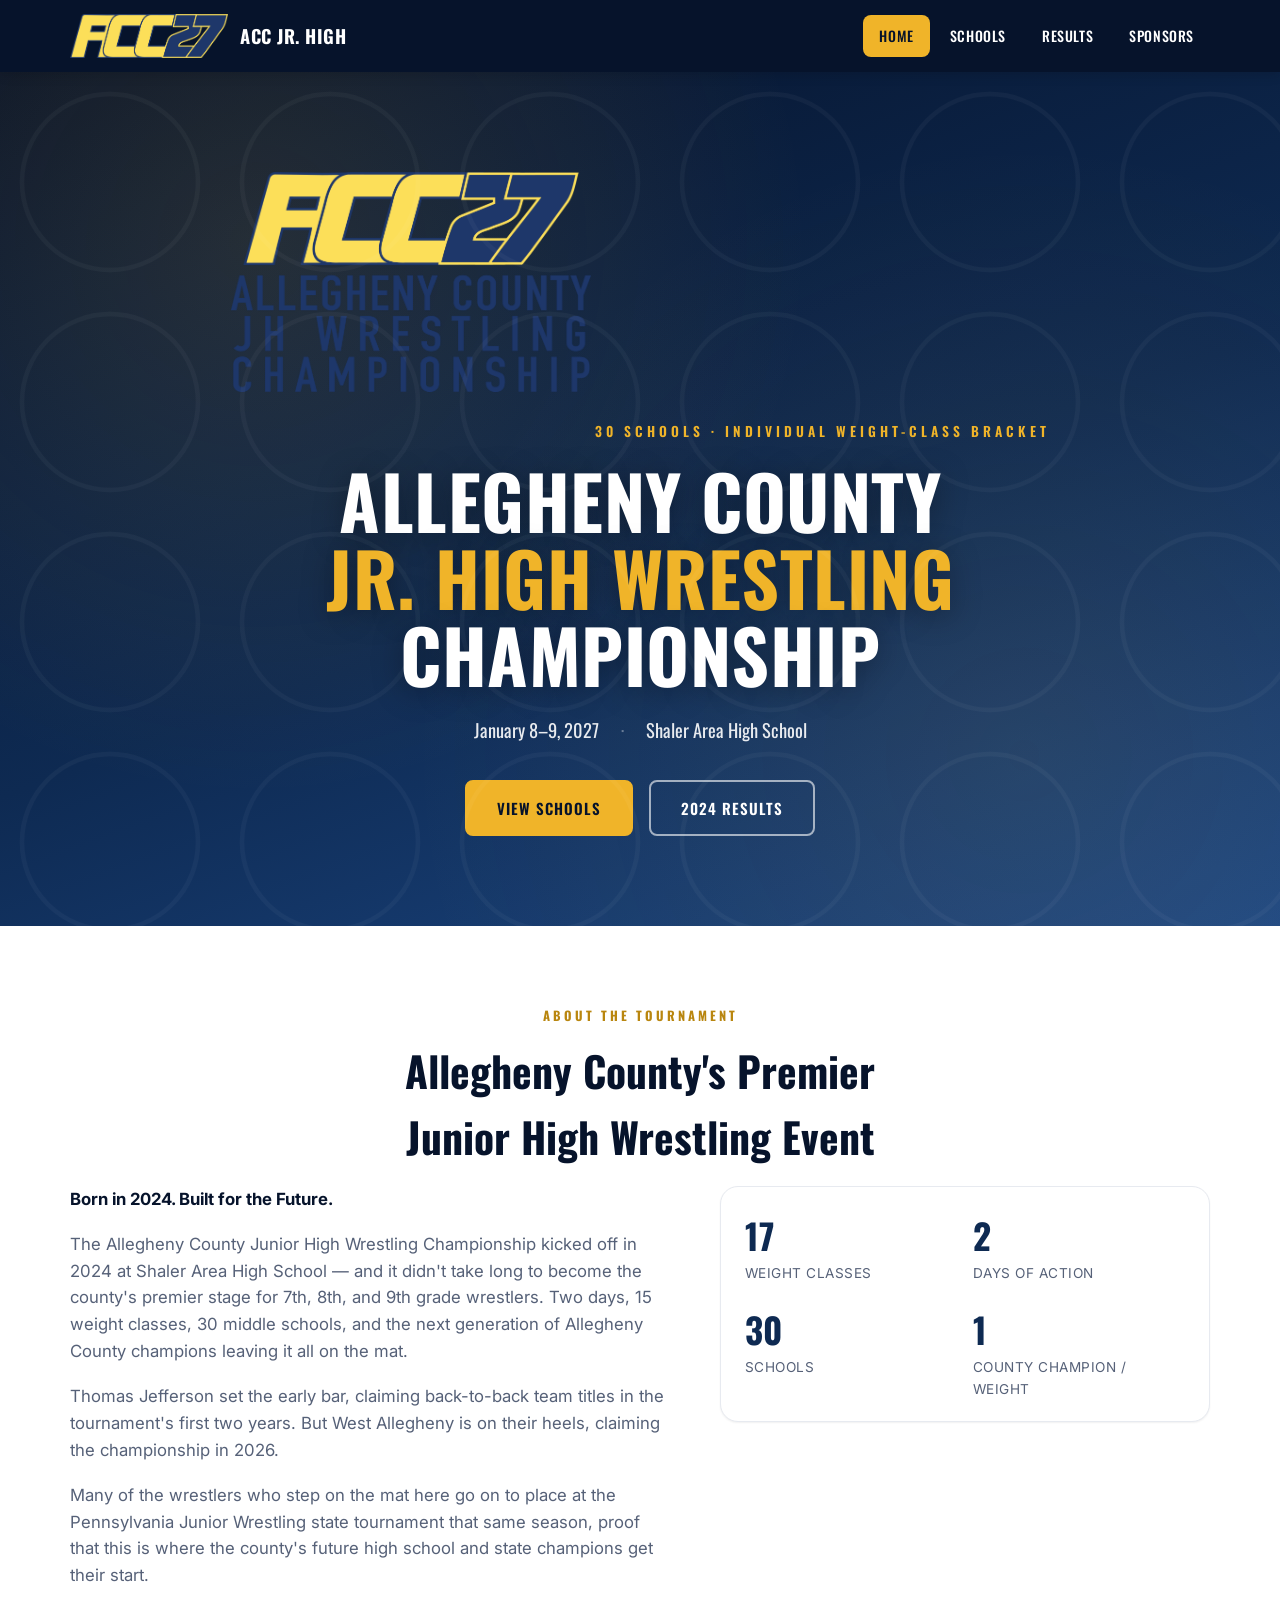
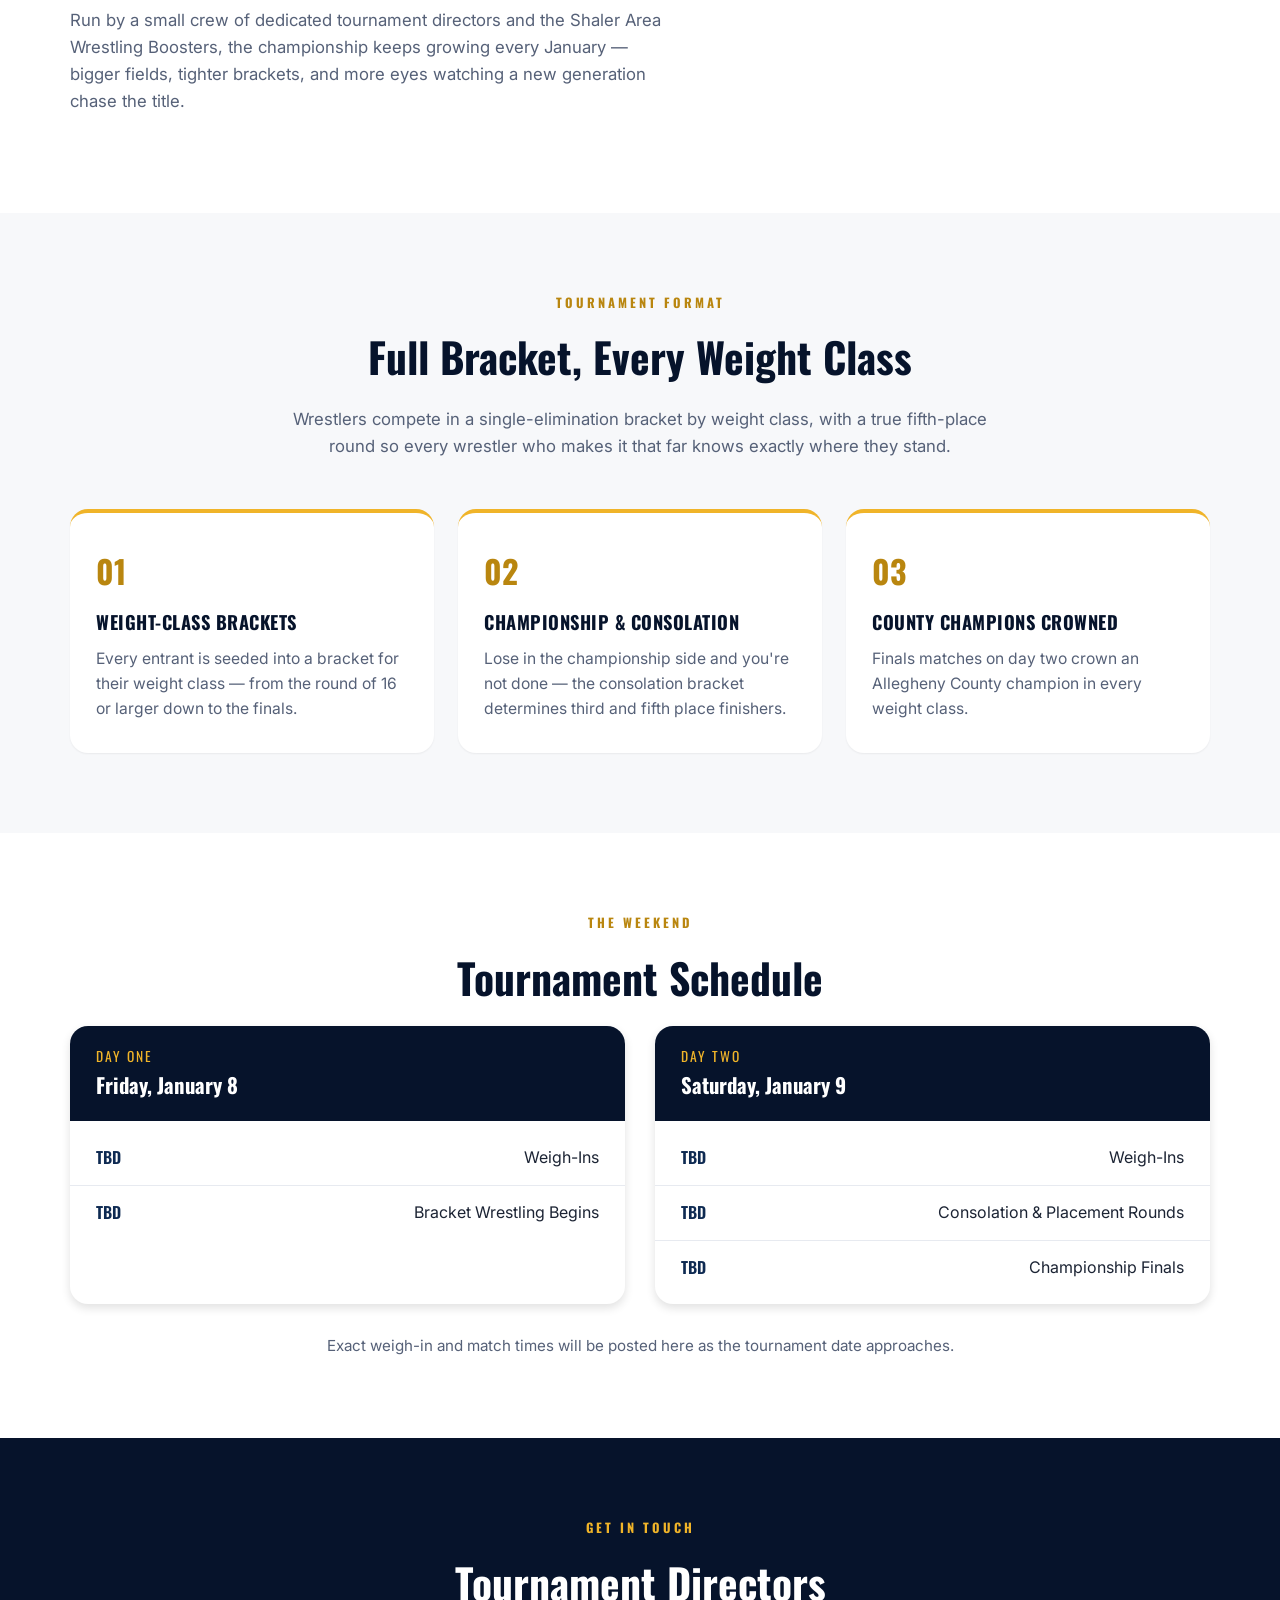
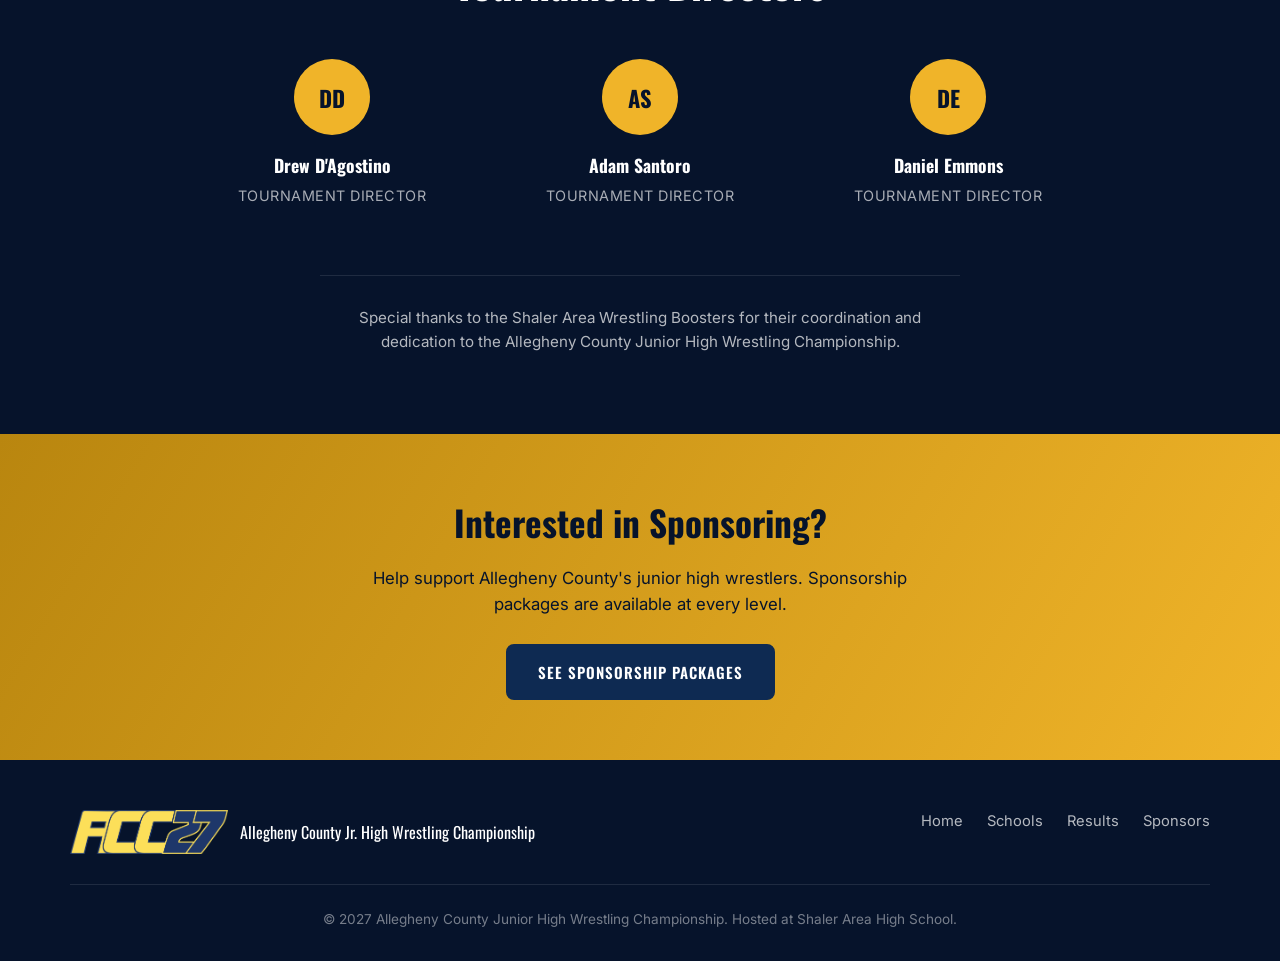
==== commit 5dcdd3ab: "Homepage: fix school count in about blurb (31 -> 30) to match stat card" ====
--- a/index.html
+++ b/index.html
@@ -58,7 +58,7 @@
       <div class="about-grid">
         <div class="about-text">
           <p><strong>Born in 2024. Built for the Future.</strong></p>
-          <p>The Allegheny County Junior High Wrestling Championship kicked off in 2024 at Shaler Area High School — and it didn't take long to become the county's premier stage for 7th, 8th, and 9th grade wrestlers. Two days, 15 weight classes, 31 middle schools, and the next generation of Allegheny County champions leaving it all on the mat.</p>
+          <p>The Allegheny County Junior High Wrestling Championship kicked off in 2024 at Shaler Area High School — and it didn't take long to become the county's premier stage for 7th, 8th, and 9th grade wrestlers. Two days, 15 weight classes, 30 middle schools, and the next generation of Allegheny County champions leaving it all on the mat.</p>
           <p>Thomas Jefferson set the early bar, claiming back-to-back team titles in the tournament's first two years. But West Allegheny is on their heels, claiming the championship in 2026.</p>
           <p>Many of the wrestlers who step on the mat here go on to place at the Pennsylvania Junior Wrestling state tournament that same season, proof that this is where the county's future high school and state champions get their start.</p>
           <p>Run by a small crew of dedicated tournament directors and the Shaler Area Wrestling Boosters, the championship keeps growing every January — bigger fields, tighter brackets, and more eyes watching a new generation chase the title.</p>
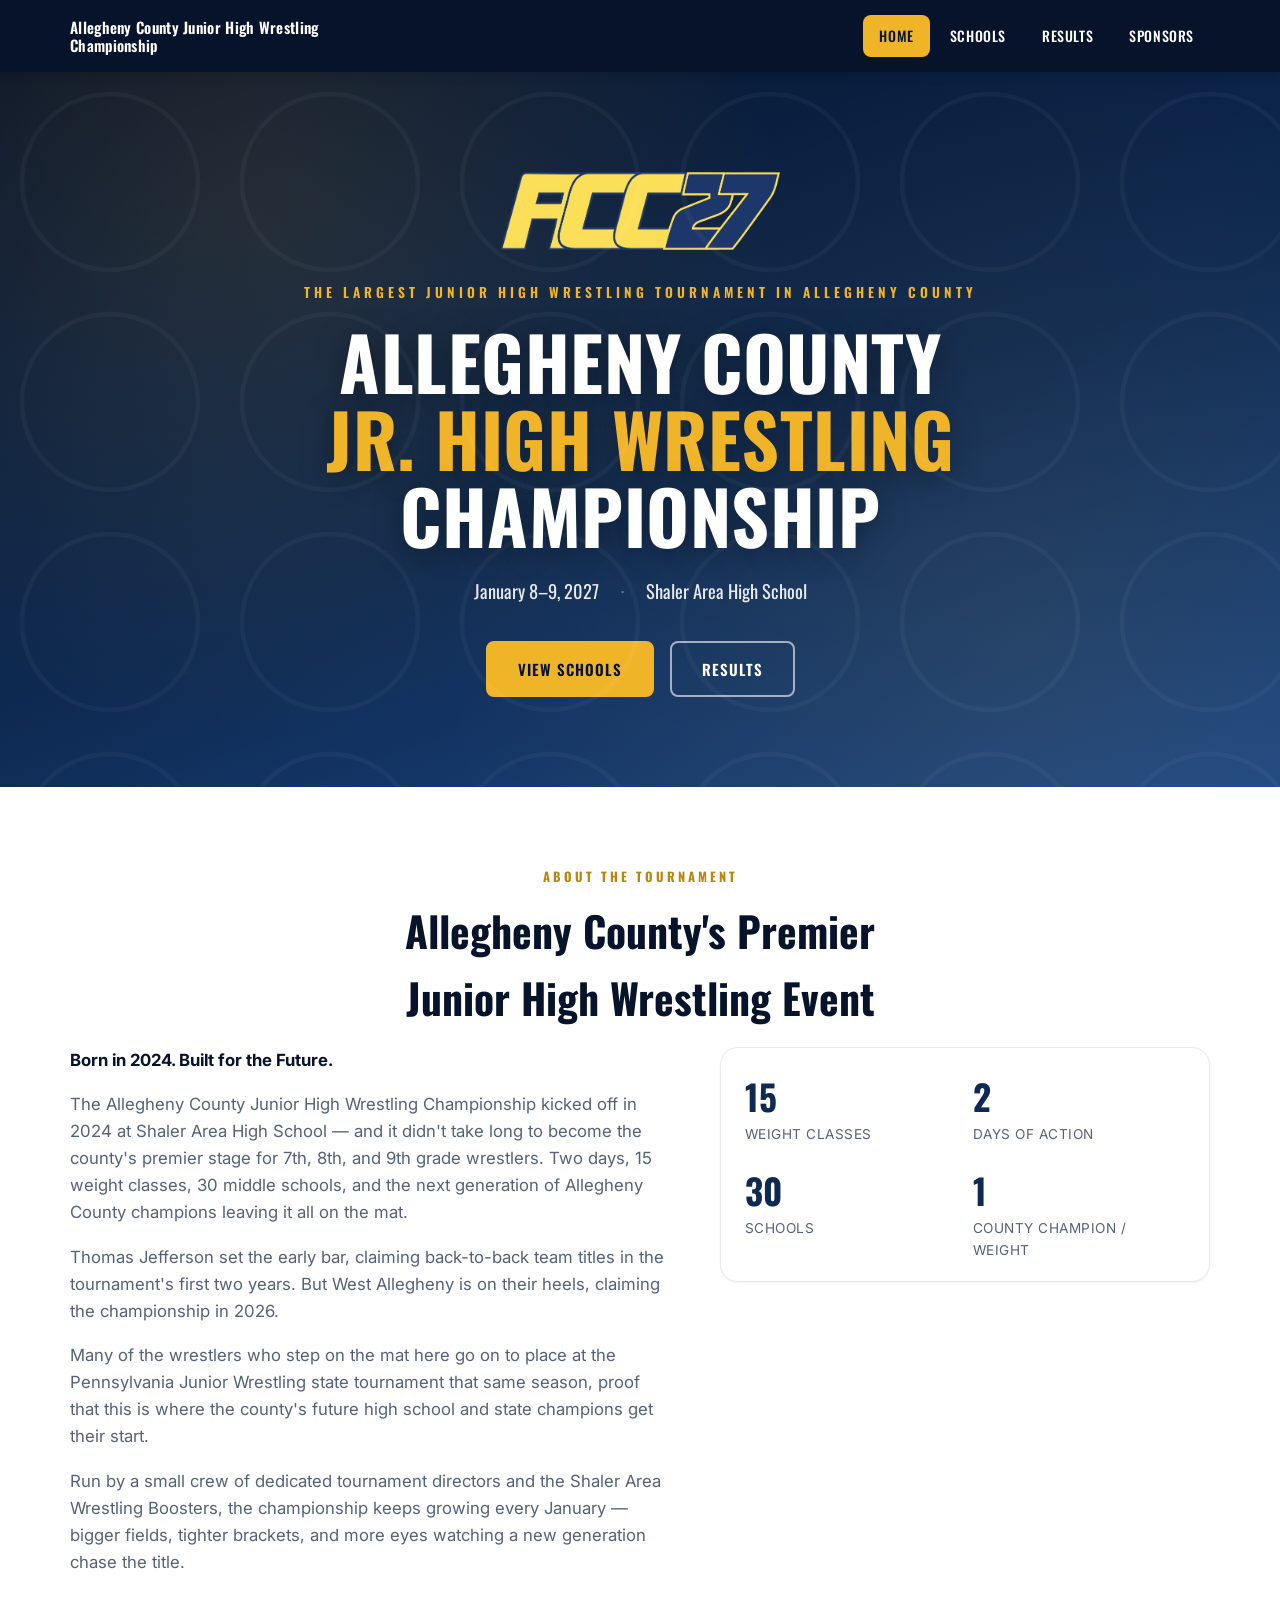
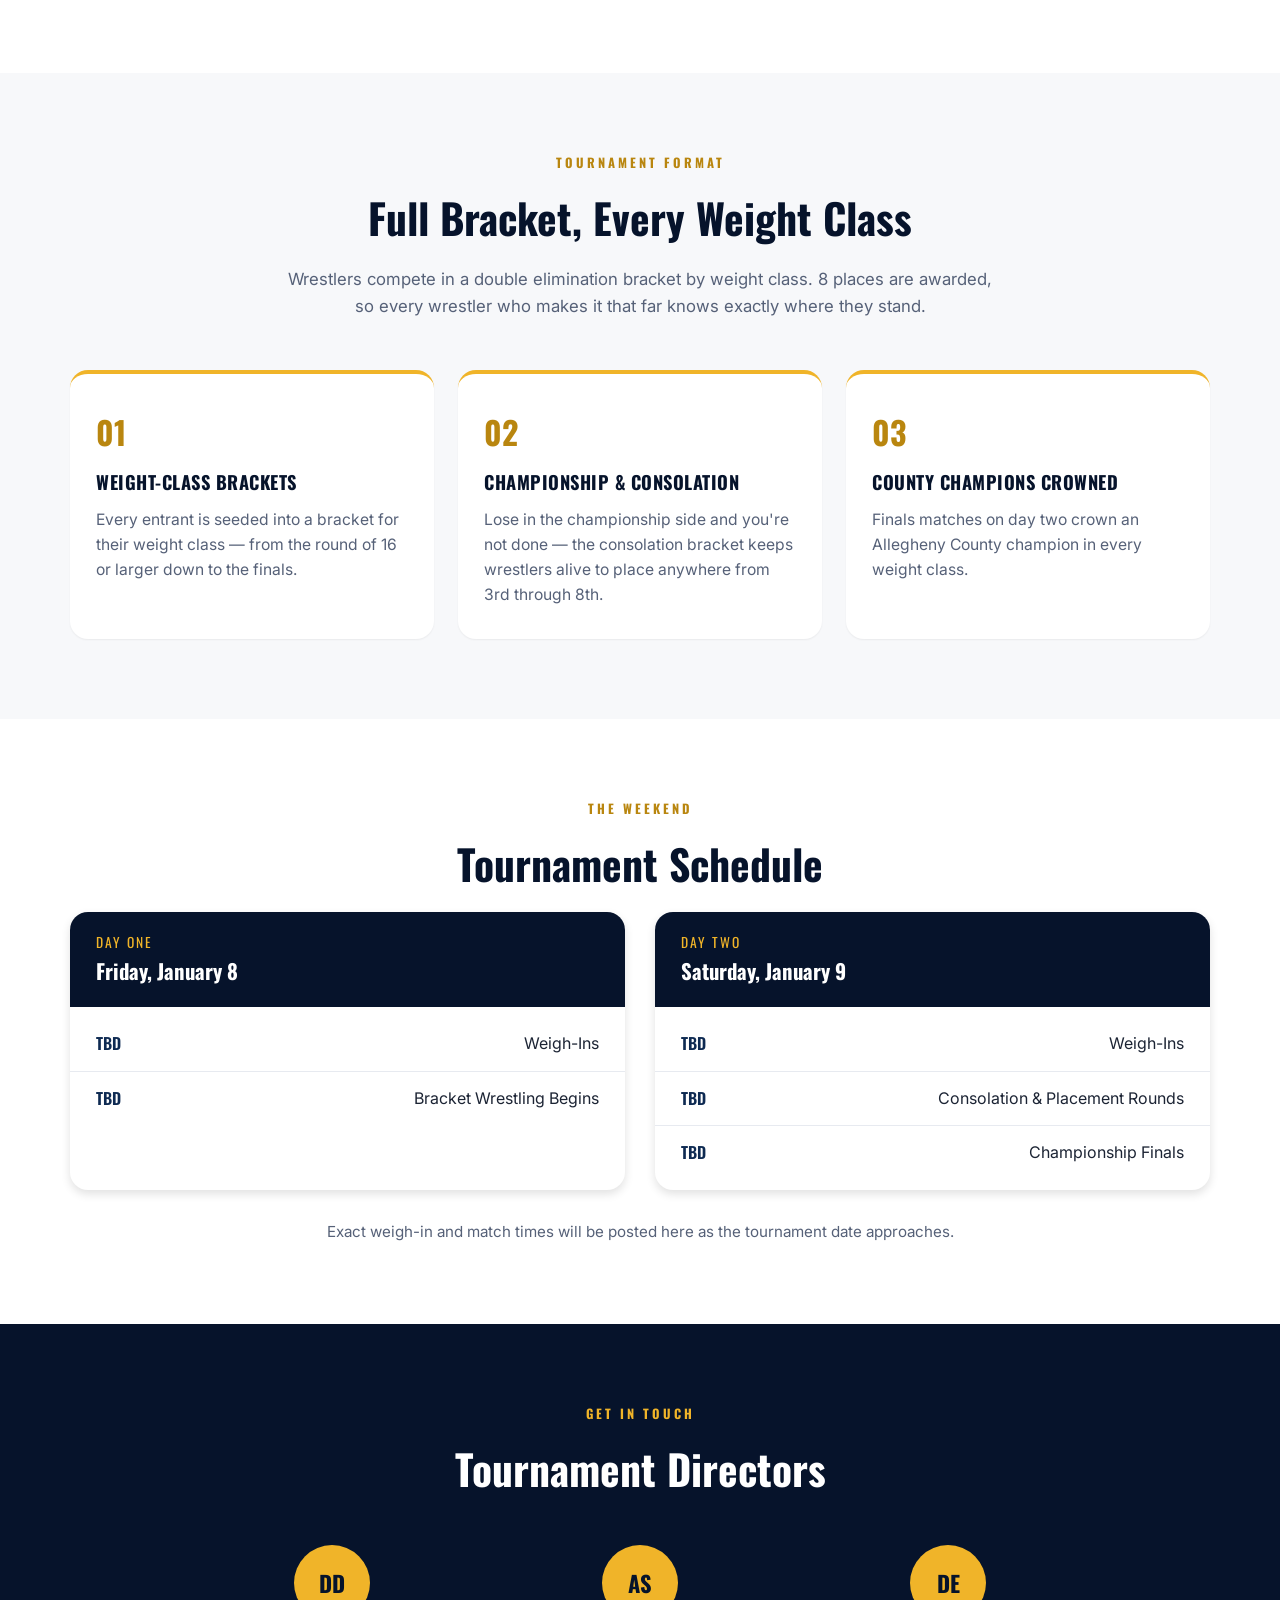
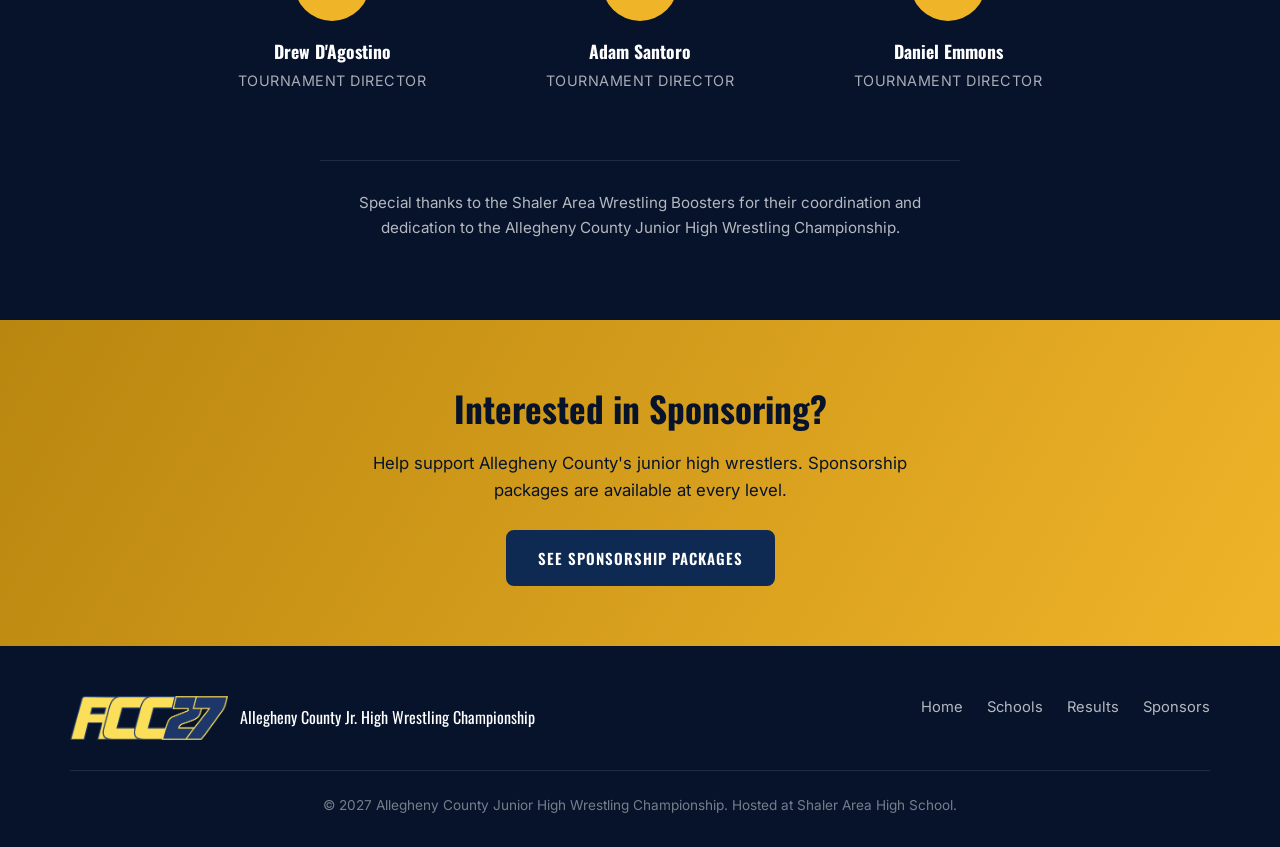
==== commit cbb775e1: "Homepage fixes: logo centering, copy corrections, format accuracy - hero-logo: switched to display:b" ====
--- a/index.html
+++ b/index.html
@@ -17,8 +17,7 @@
   <nav class="nav">
     <div class="nav-container">
       <a href="index.html" class="nav-logo">
-        <img src="assets/brand/logo-mark.png" alt="ACC27">
-        <span>ACC JR. HIGH</span>
+        <span>Allegheny County Junior High Wrestling Championship</span>
       </a>
       <button class="nav-toggle" aria-label="Toggle menu" onclick="document.querySelector('.nav-menu').classList.toggle('active'); this.classList.toggle('active')">
         <span></span><span></span><span></span>
@@ -35,8 +34,8 @@
   <!-- Hero -->
   <section class="hero">
     <div class="hero-content">
-      <img src="assets/brand/logo-full.png" alt="Allegheny County Jr. High Wrestling Championship" class="hero-logo">
-      <span class="hero-eyebrow">30 Schools &middot; Individual Weight-Class Bracket</span>
+      <img src="assets/brand/logo-mark.png" alt="ACC27" class="hero-logo">
+      <span class="hero-eyebrow">The Largest Junior High Wrestling Tournament in Allegheny County</span>
       <h1 class="hero-title">ALLEGHENY COUNTY<br><span class="gold">JR. HIGH WRESTLING</span><br>CHAMPIONSHIP</h1>
       <div class="hero-details">
         <span>January 8&ndash;9, 2027</span>
@@ -45,7 +44,7 @@
       </div>
       <div class="hero-buttons">
         <a href="schools.html" class="btn btn-primary">View Schools</a>
-        <a href="results.html" class="btn btn-outline">2024 Results</a>
+        <a href="results.html" class="btn btn-outline">Results</a>
       </div>
     </div>
   </section>
@@ -66,7 +65,7 @@
         <div class="stat-card">
           <div class="stat-grid">
             <div>
-              <div class="stat-number">17</div>
+              <div class="stat-number">15</div>
               <div class="stat-label">Weight Classes</div>
             </div>
             <div>
@@ -92,7 +91,7 @@
     <div class="container">
       <span class="section-eyebrow">Tournament Format</span>
       <h2 class="section-title">Full Bracket, Every Weight Class</h2>
-      <p class="section-subtitle">Wrestlers compete in a single-elimination bracket by weight class, with a true fifth-place round so every wrestler who makes it that far knows exactly where they stand.</p>
+      <p class="section-subtitle">Wrestlers compete in a double elimination bracket by weight class. 8 places are awarded, so every wrestler who makes it that far knows exactly where they stand.</p>
       <div class="format-grid">
         <div class="format-card">
           <div class="format-num">01</div>
@@ -102,7 +101,7 @@
         <div class="format-card">
           <div class="format-num">02</div>
           <h3>Championship &amp; Consolation</h3>
-          <p>Lose in the championship side and you're not done — the consolation bracket determines third and fifth place finishers.</p>
+          <p>Lose in the championship side and you're not done — the consolation bracket keeps wrestlers alive to place anywhere from 3rd through 8th.</p>
         </div>
         <div class="format-card">
           <div class="format-num">03</div>
--- a/styles.css
+++ b/styles.css
@@ -74,9 +74,11 @@
   text-decoration: none;
   color: var(--white);
   font-family: var(--font-display);
-  font-weight: 700;
-  font-size: 1.15rem;
-  letter-spacing: 0.5px;
+  font-weight: 600;
+  font-size: 0.95rem;
+  line-height: 1.2;
+  letter-spacing: 0.3px;
+  max-width: 340px;
 }
 
 .nav-logo img {
@@ -174,8 +176,9 @@
 .hero-content { position: relative; max-width: 880px; margin: 0 auto; }
 
 .hero-logo {
-  max-width: 360px;
-  width: 60%;
+  display: block;
+  max-width: 280px;
+  width: 50%;
   margin: 0 auto 30px;
 }
 
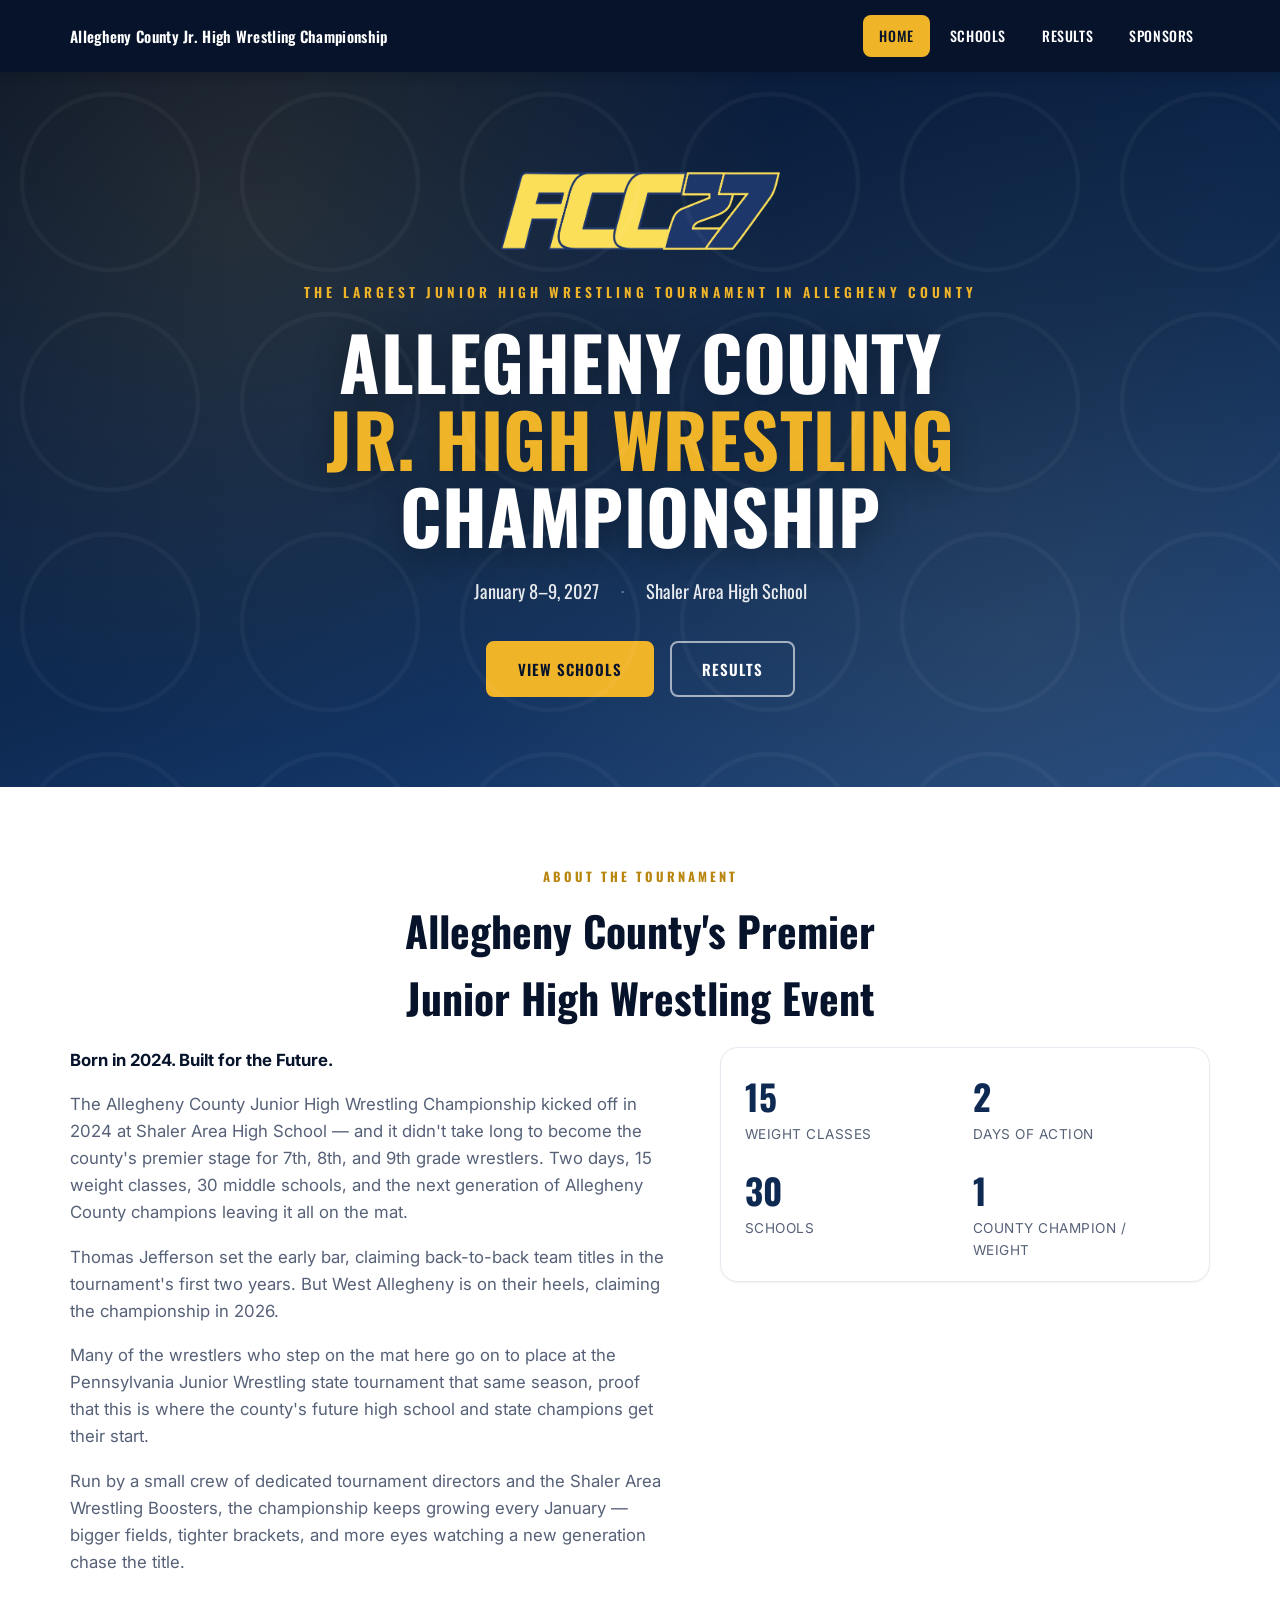
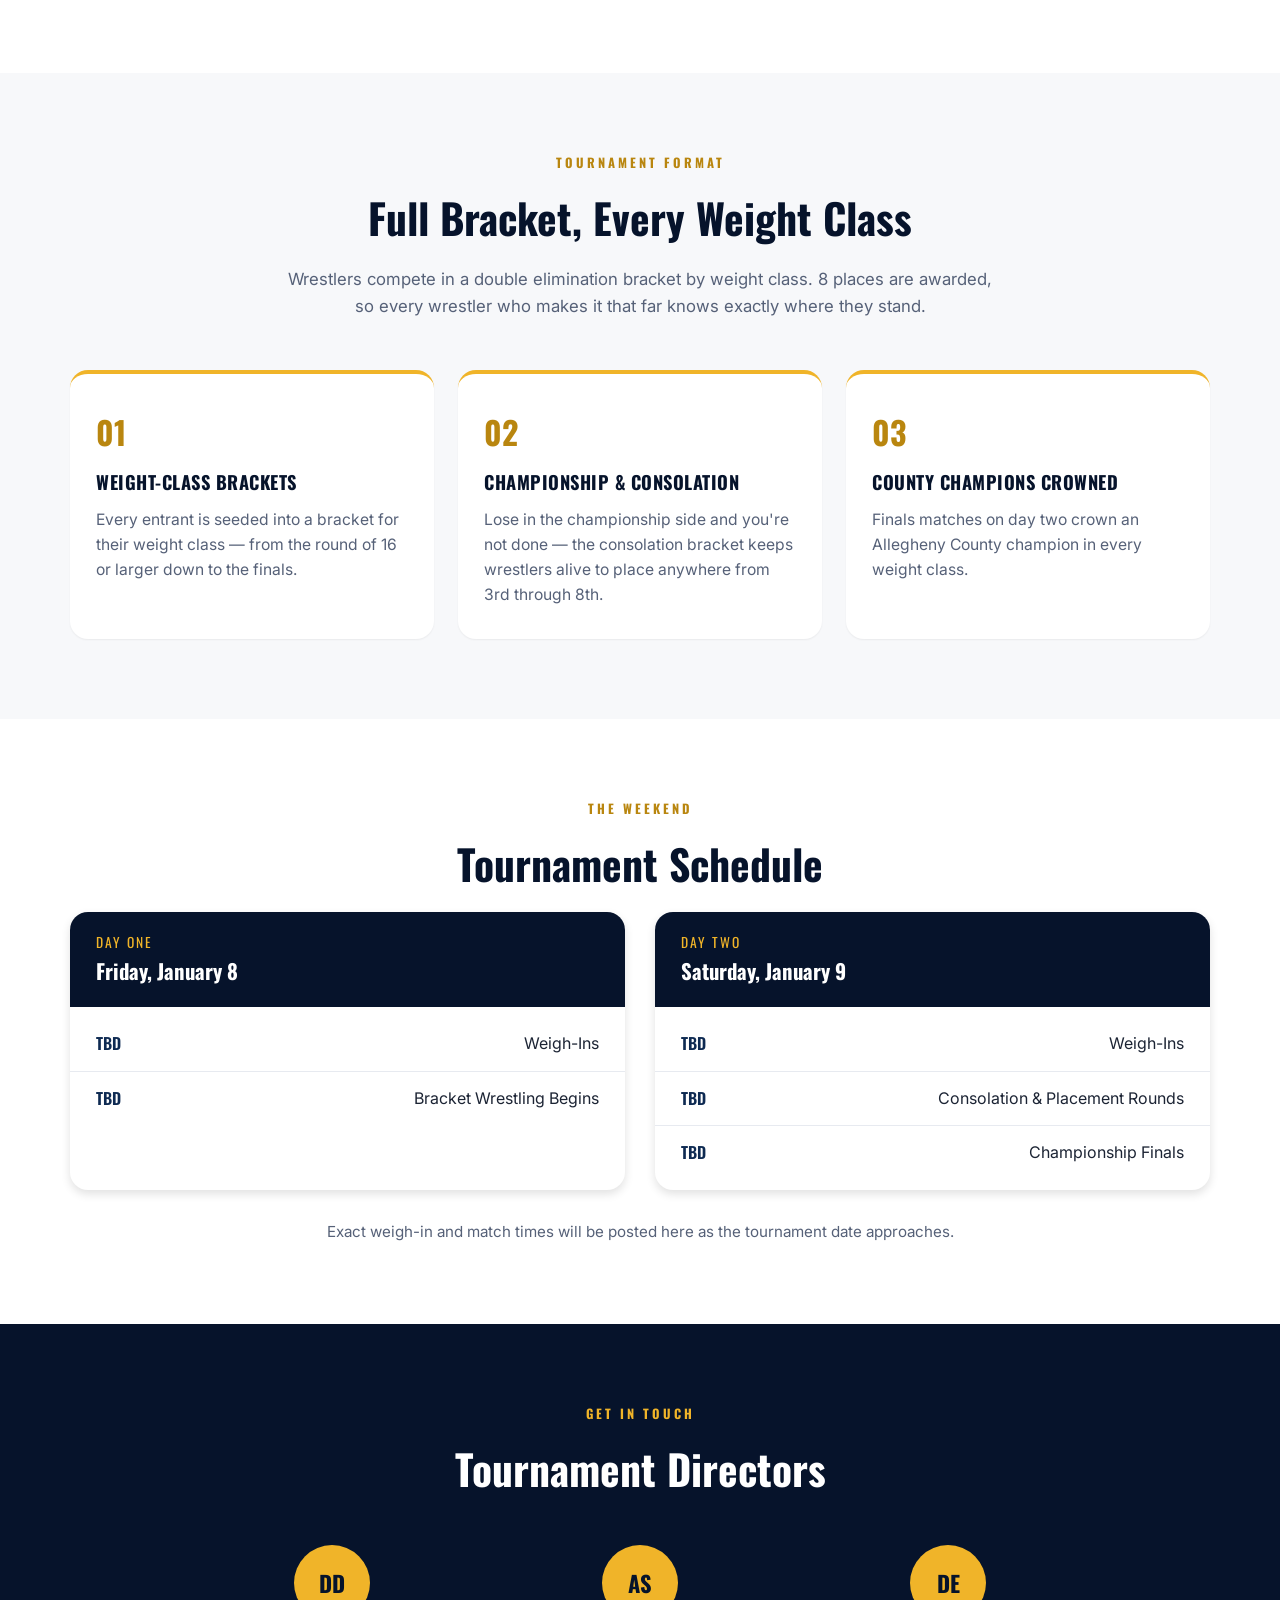
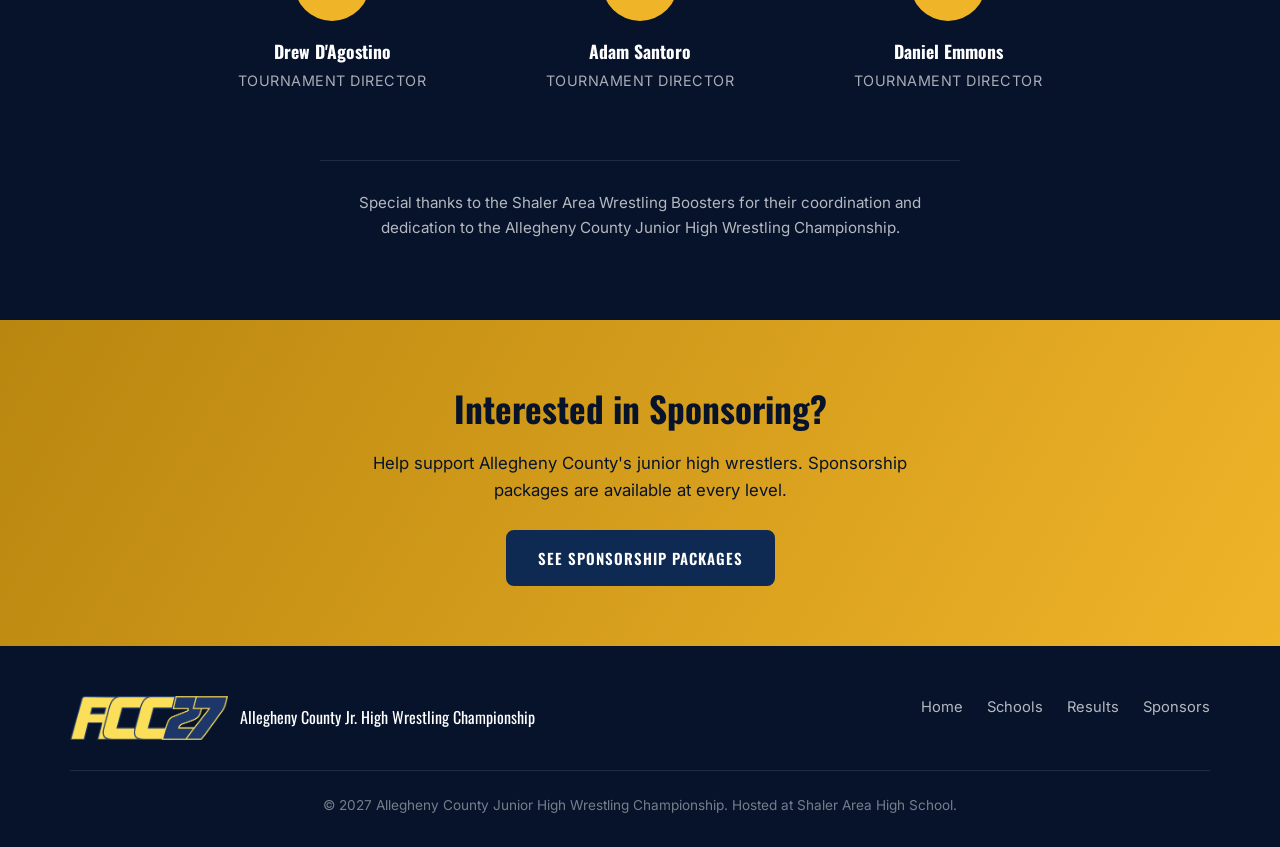
==== commit cadeeeb3: "Header text: 'Junior High' -> 'Jr. High' across all 4 pages" ====
--- a/index.html
+++ b/index.html
@@ -17,7 +17,7 @@
   <nav class="nav">
     <div class="nav-container">
       <a href="index.html" class="nav-logo">
-        <span>Allegheny County Junior High Wrestling Championship</span>
+        <span>Allegheny County Jr. High Wrestling Championship</span>
       </a>
       <button class="nav-toggle" aria-label="Toggle menu" onclick="document.querySelector('.nav-menu').classList.toggle('active'); this.classList.toggle('active')">
         <span></span><span></span><span></span>
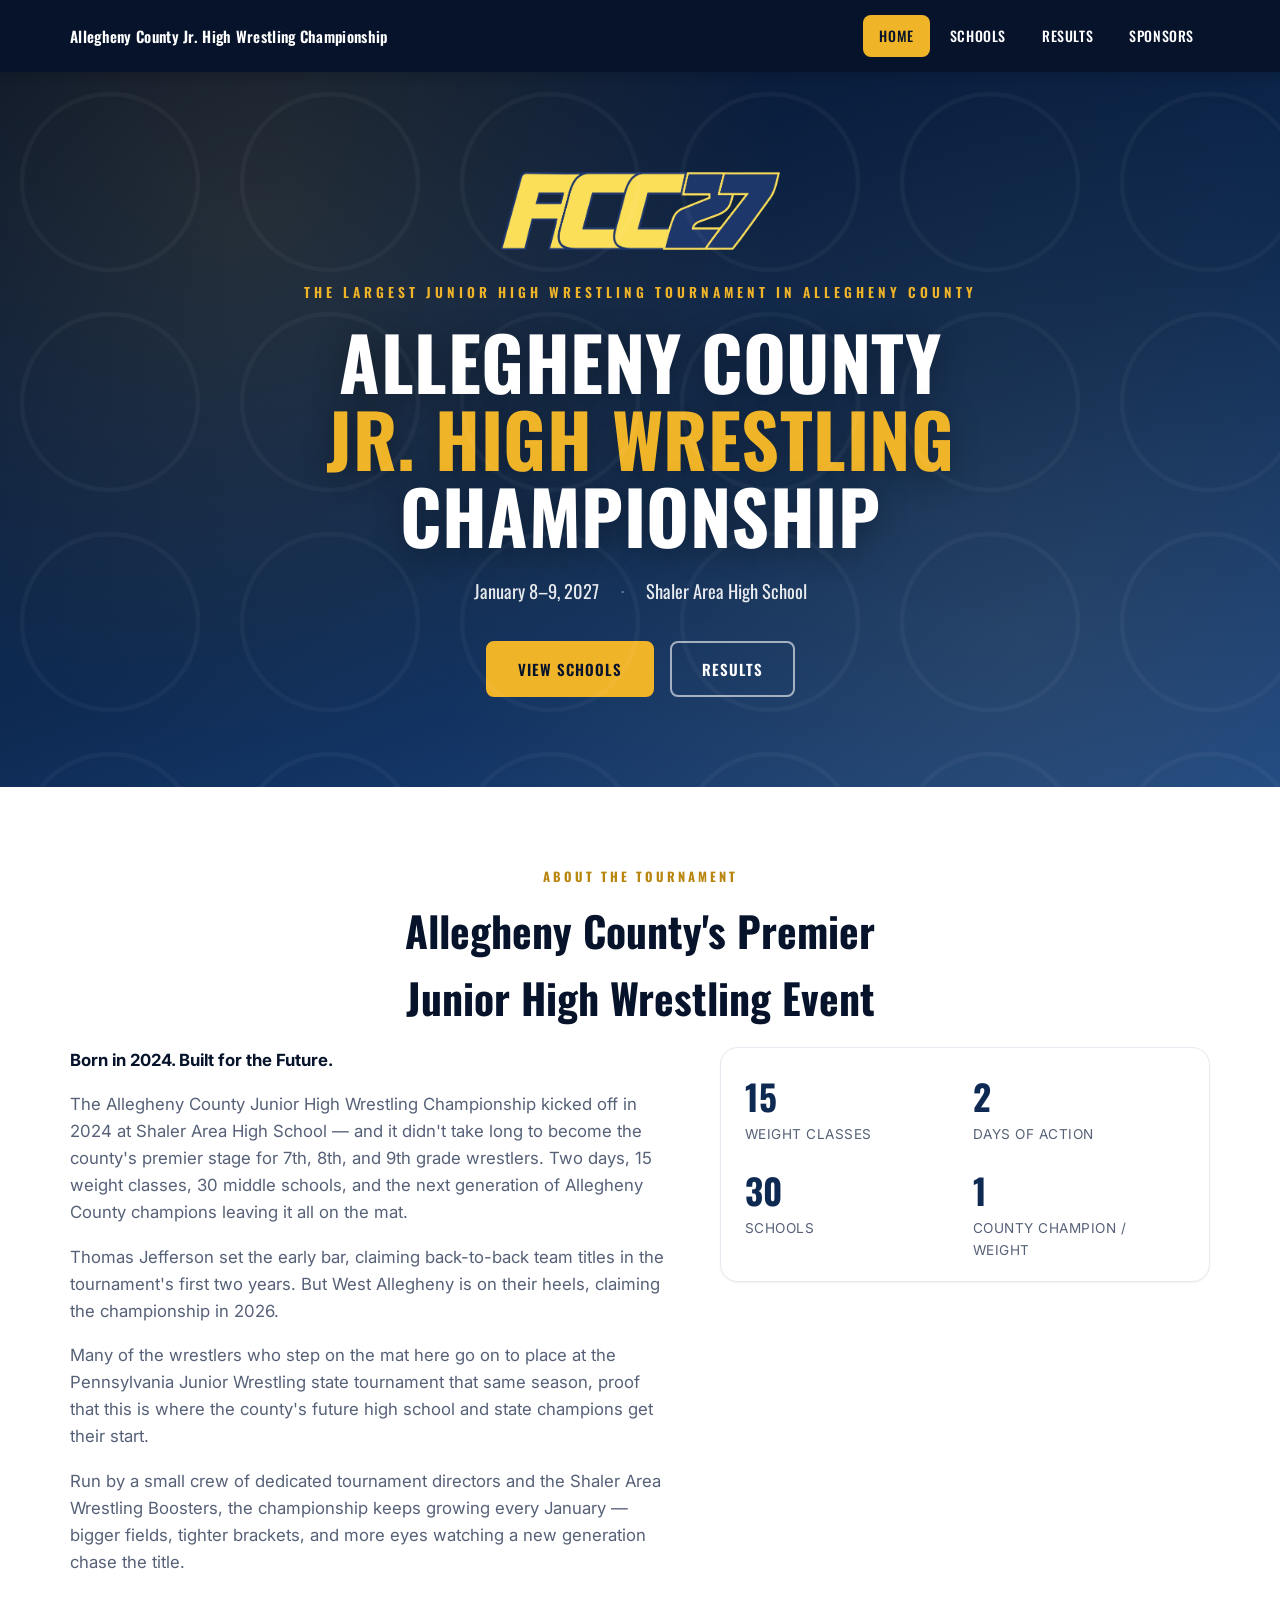
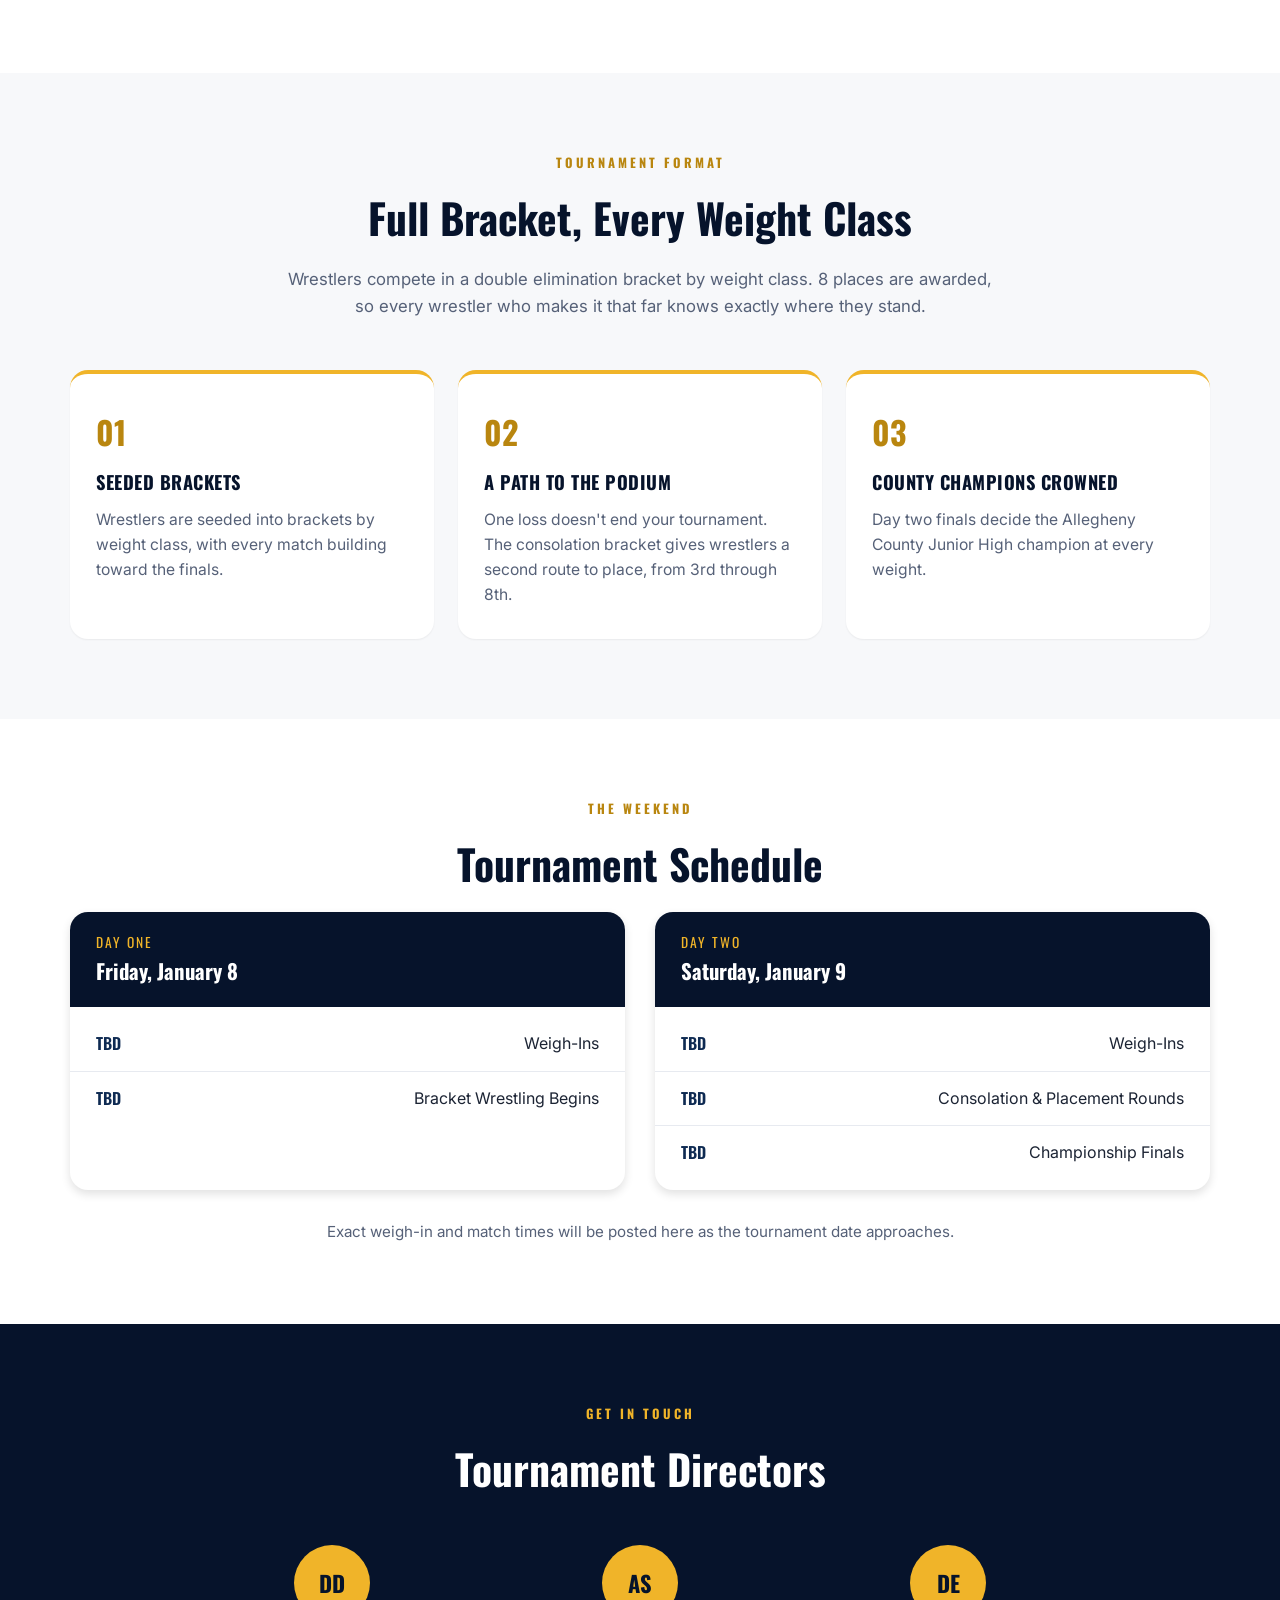
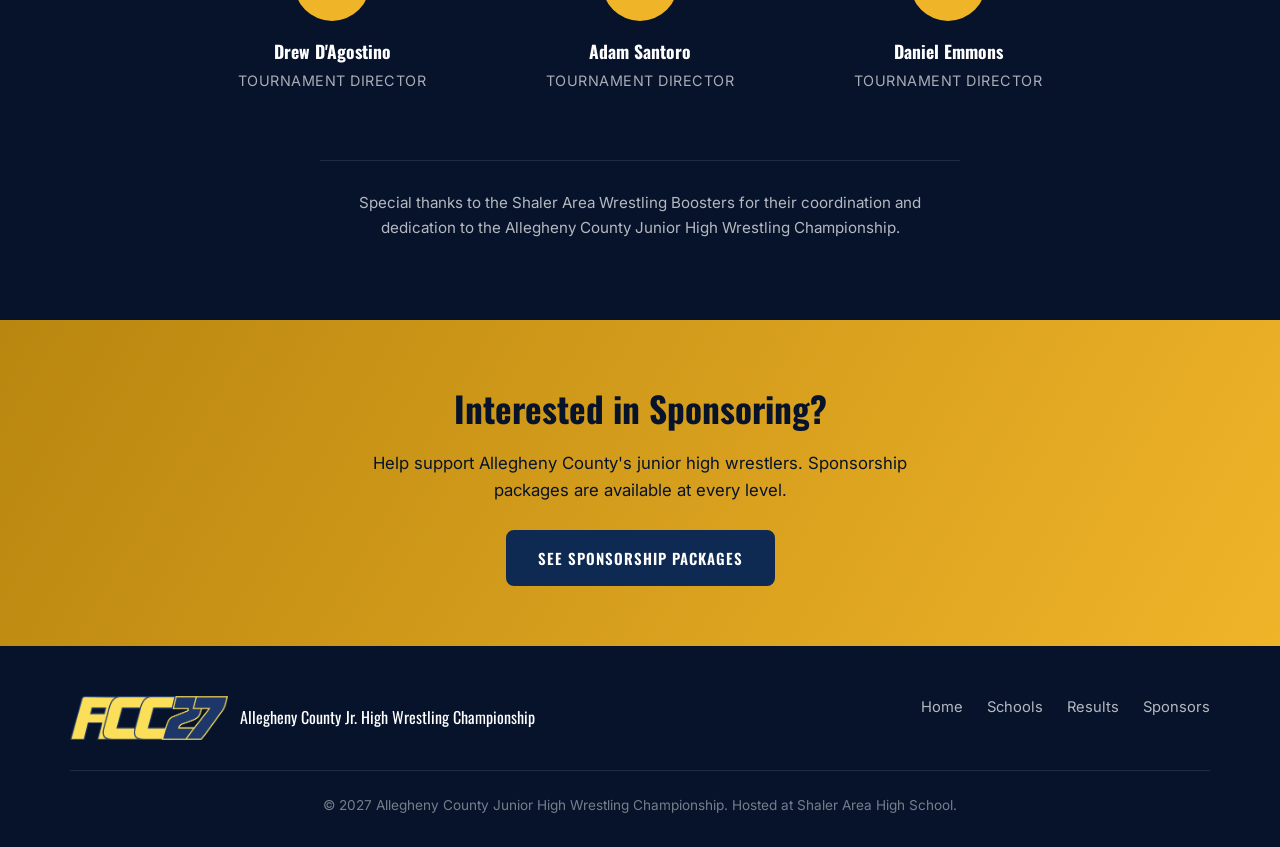
==== commit 0ad26f2c: "Format section: replace 3 card copy with Daniel's provided text" ====
--- a/index.html
+++ b/index.html
@@ -95,18 +95,18 @@
       <div class="format-grid">
         <div class="format-card">
           <div class="format-num">01</div>
-          <h3>Weight-Class Brackets</h3>
-          <p>Every entrant is seeded into a bracket for their weight class — from the round of 16 or larger down to the finals.</p>
+          <h3>Seeded Brackets</h3>
+          <p>Wrestlers are seeded into brackets by weight class, with every match building toward the finals.</p>
         </div>
         <div class="format-card">
           <div class="format-num">02</div>
-          <h3>Championship &amp; Consolation</h3>
-          <p>Lose in the championship side and you're not done — the consolation bracket keeps wrestlers alive to place anywhere from 3rd through 8th.</p>
+          <h3>A Path to the Podium</h3>
+          <p>One loss doesn't end your tournament. The consolation bracket gives wrestlers a second route to place, from 3rd through 8th.</p>
         </div>
         <div class="format-card">
           <div class="format-num">03</div>
           <h3>County Champions Crowned</h3>
-          <p>Finals matches on day two crown an Allegheny County champion in every weight class.</p>
+          <p>Day two finals decide the Allegheny County Junior High champion at every weight.</p>
         </div>
       </div>
     </div>
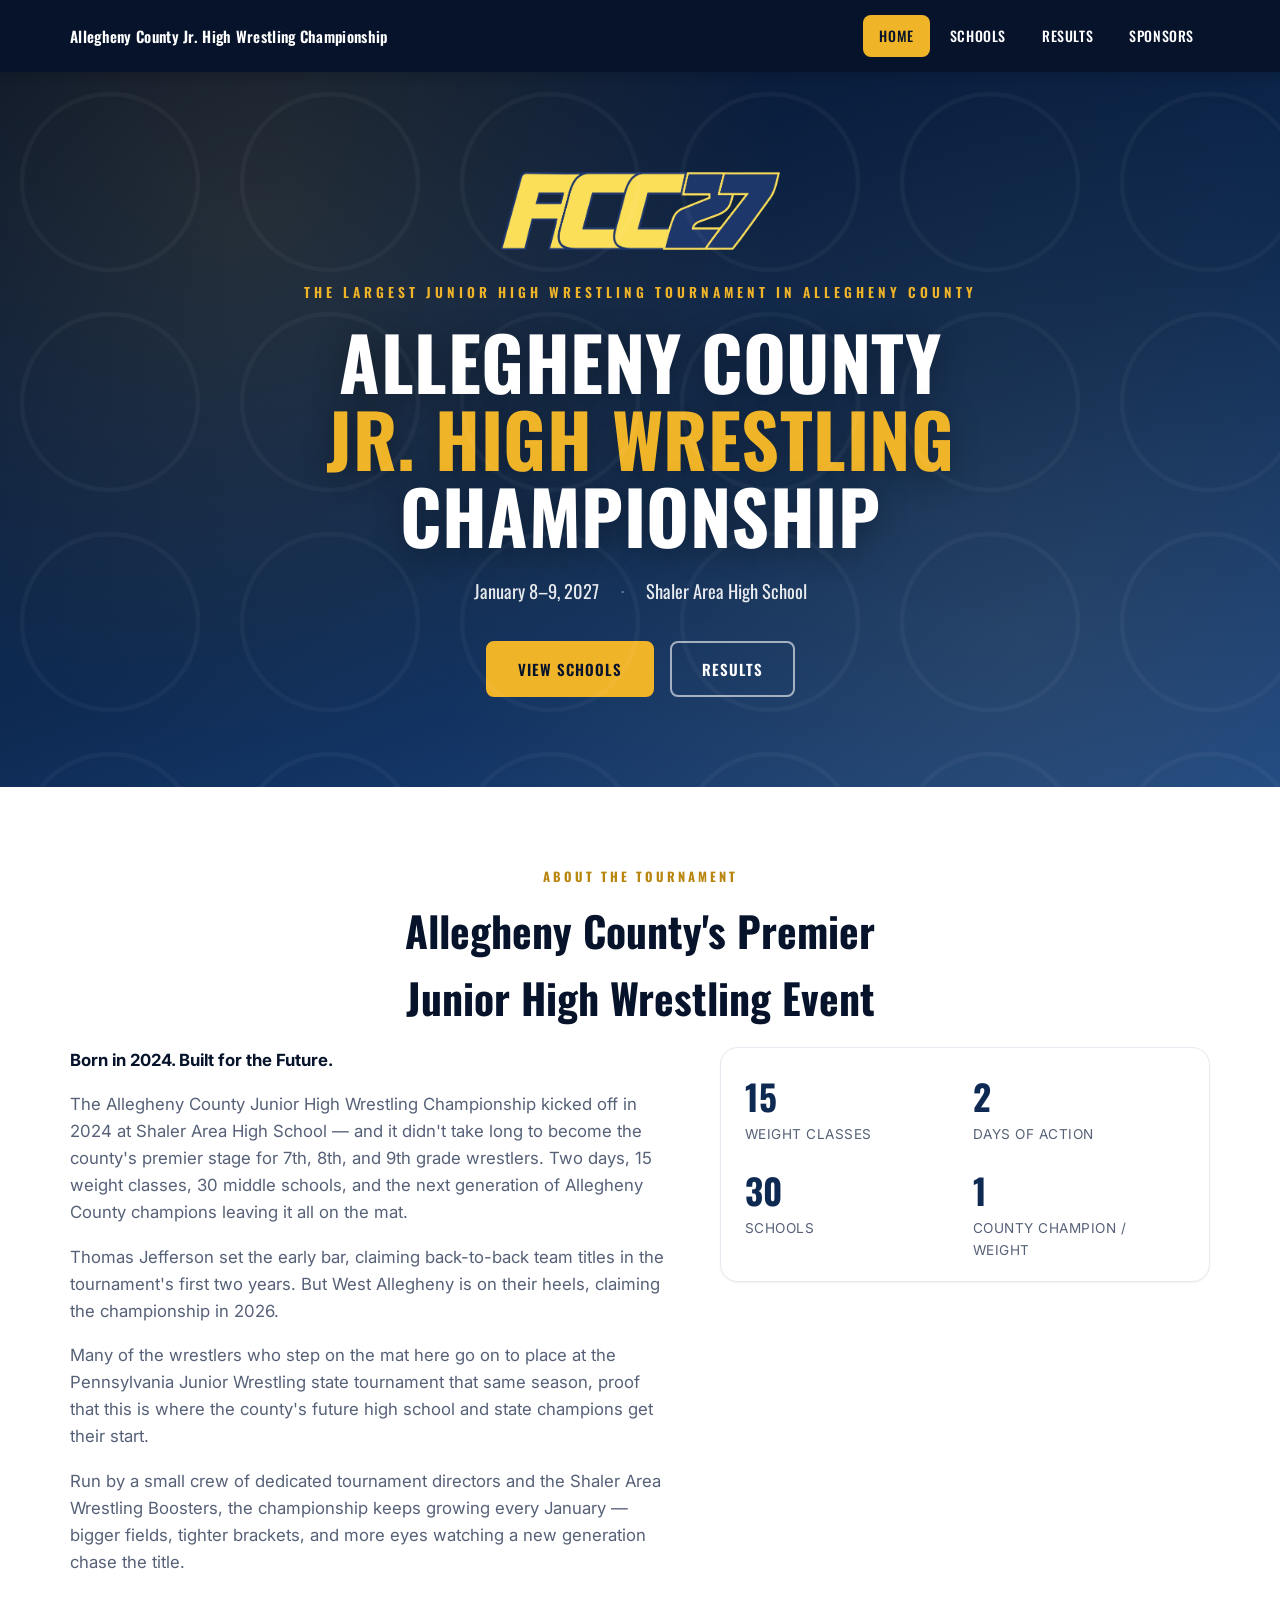
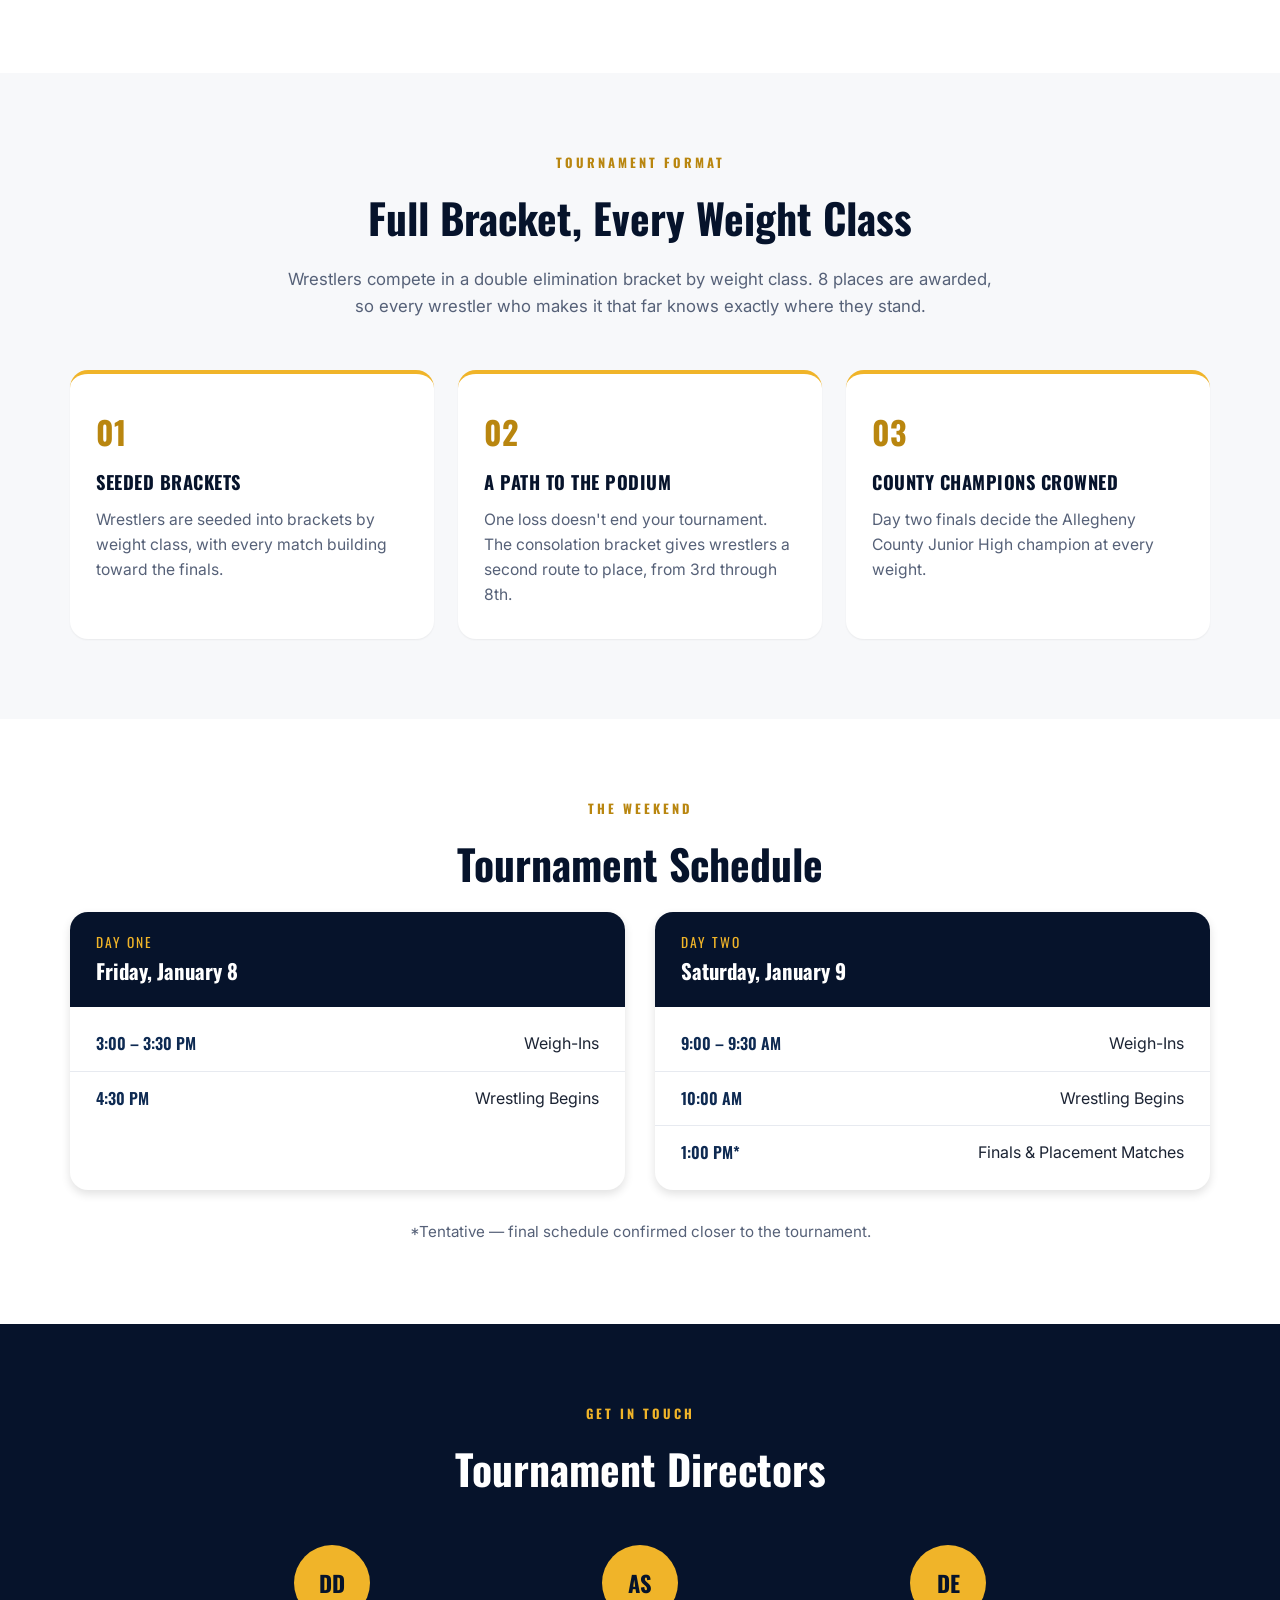
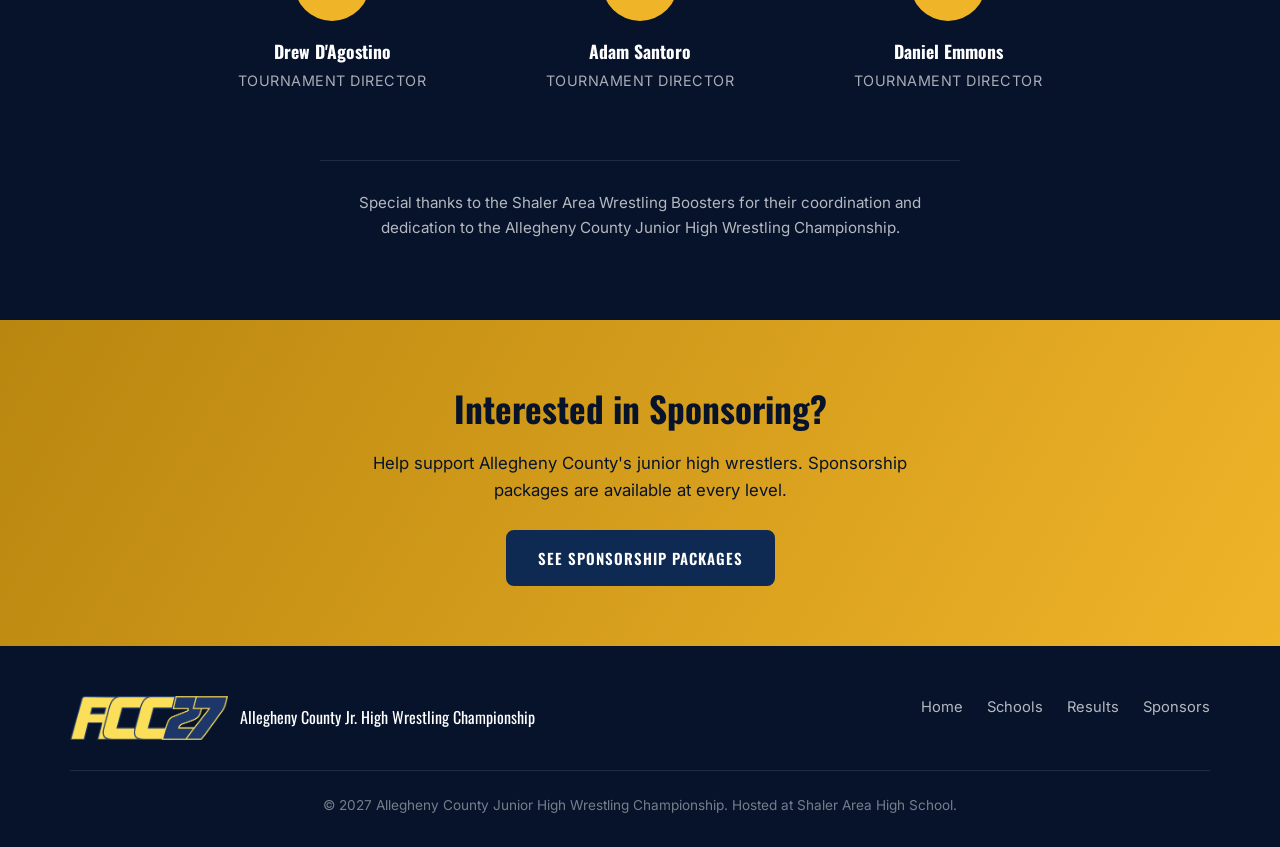
==== commit fb03a418: "Schedule: add real weigh-in/wrestling/finals times for both days Day 1: weigh-ins 3-3:30pm, wrestlin" ====
--- a/index.html
+++ b/index.html
@@ -124,8 +124,8 @@
             <div class="day-date">Friday, January 8</div>
           </div>
           <div class="schedule-list">
-            <div class="schedule-row"><span class="schedule-time">TBD</span><span class="schedule-event">Weigh-Ins</span></div>
-            <div class="schedule-row"><span class="schedule-time">TBD</span><span class="schedule-event">Bracket Wrestling Begins</span></div>
+            <div class="schedule-row"><span class="schedule-time">3:00 &ndash; 3:30 PM</span><span class="schedule-event">Weigh-Ins</span></div>
+            <div class="schedule-row"><span class="schedule-time">4:30 PM</span><span class="schedule-event">Wrestling Begins</span></div>
           </div>
         </div>
         <div class="schedule-day">
@@ -134,13 +134,13 @@
             <div class="day-date">Saturday, January 9</div>
           </div>
           <div class="schedule-list">
-            <div class="schedule-row"><span class="schedule-time">TBD</span><span class="schedule-event">Weigh-Ins</span></div>
-            <div class="schedule-row"><span class="schedule-time">TBD</span><span class="schedule-event">Consolation &amp; Placement Rounds</span></div>
-            <div class="schedule-row"><span class="schedule-time">TBD</span><span class="schedule-event">Championship Finals</span></div>
-          </div>
-        </div>
-      </div>
-      <p class="schedule-note">Exact weigh-in and match times will be posted here as the tournament date approaches.</p>
+            <div class="schedule-row"><span class="schedule-time">9:00 &ndash; 9:30 AM</span><span class="schedule-event">Weigh-Ins</span></div>
+            <div class="schedule-row"><span class="schedule-time">10:00 AM</span><span class="schedule-event">Wrestling Begins</span></div>
+            <div class="schedule-row"><span class="schedule-time">1:00 PM*</span><span class="schedule-event">Finals &amp; Placement Matches</span></div>
+          </div>
+        </div>
+      </div>
+      <p class="schedule-note">*Tentative &mdash; final schedule confirmed closer to the tournament.</p>
     </div>
   </section>
 
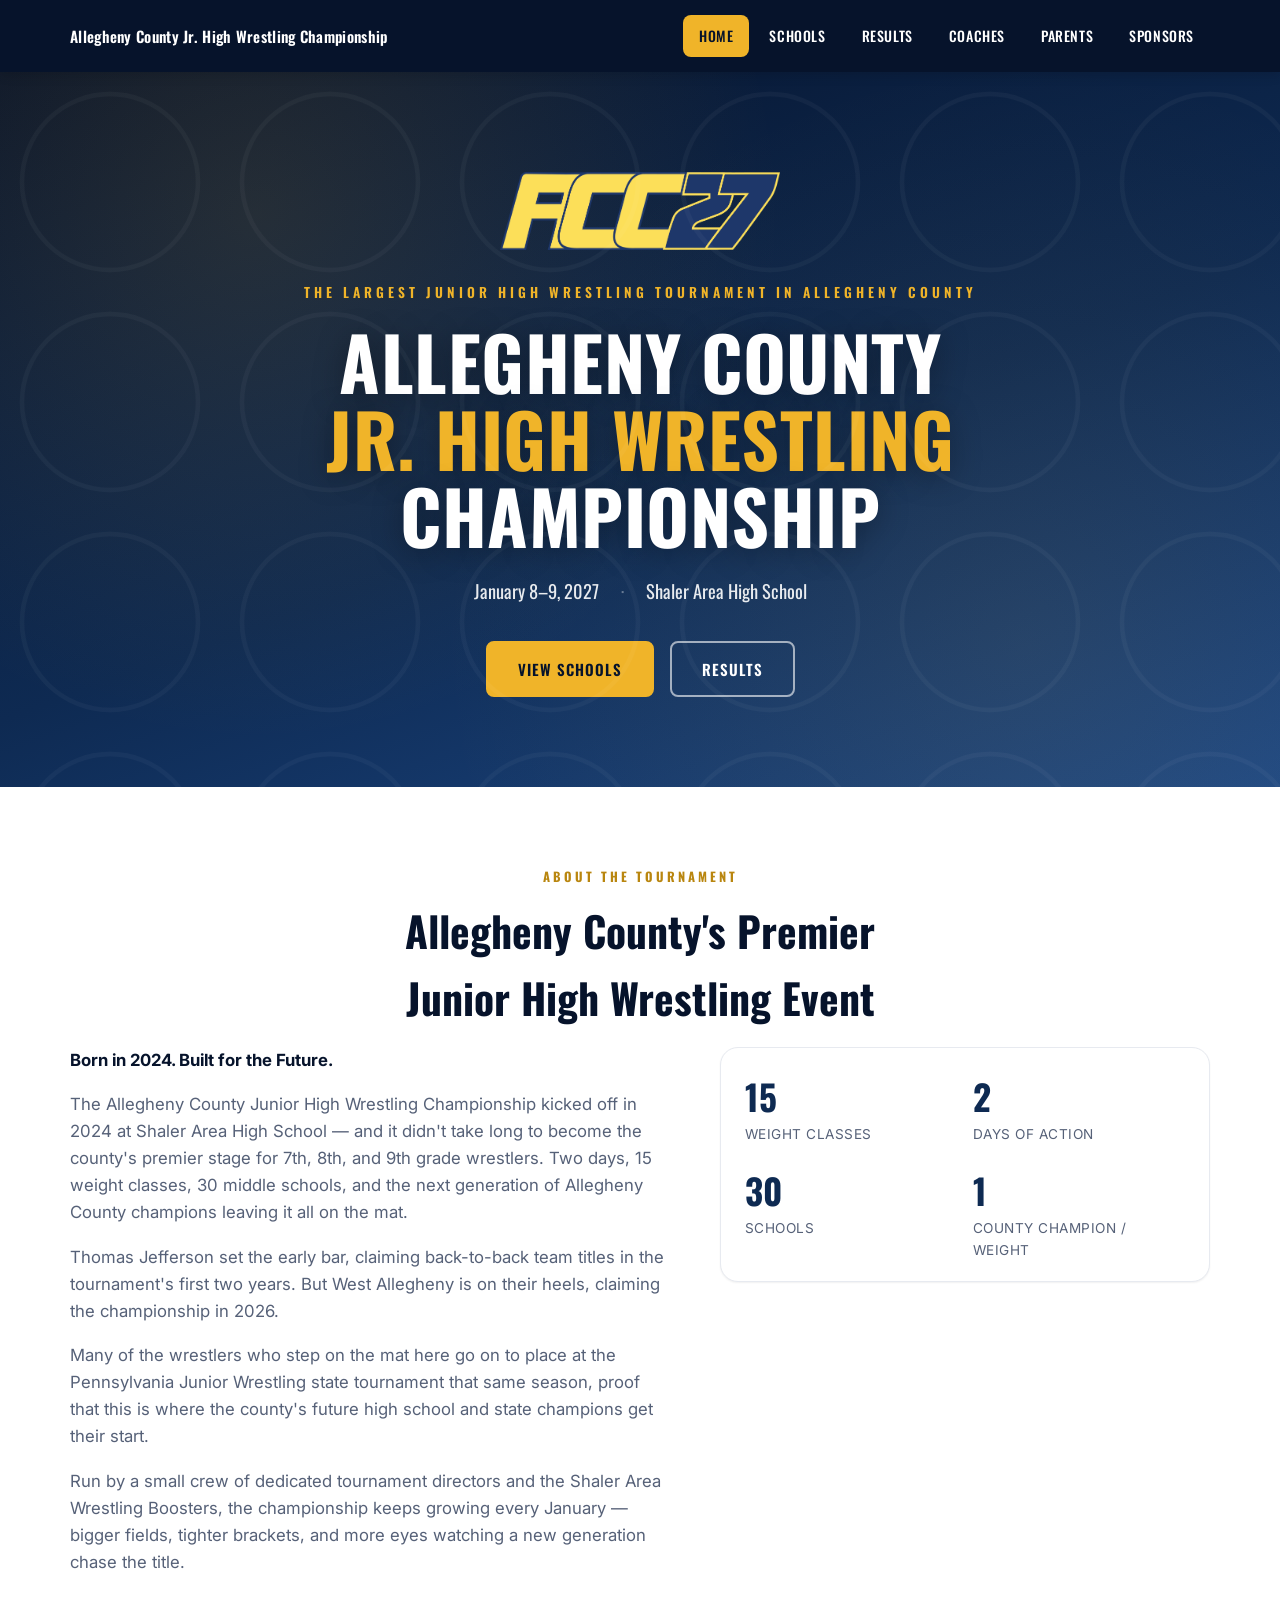
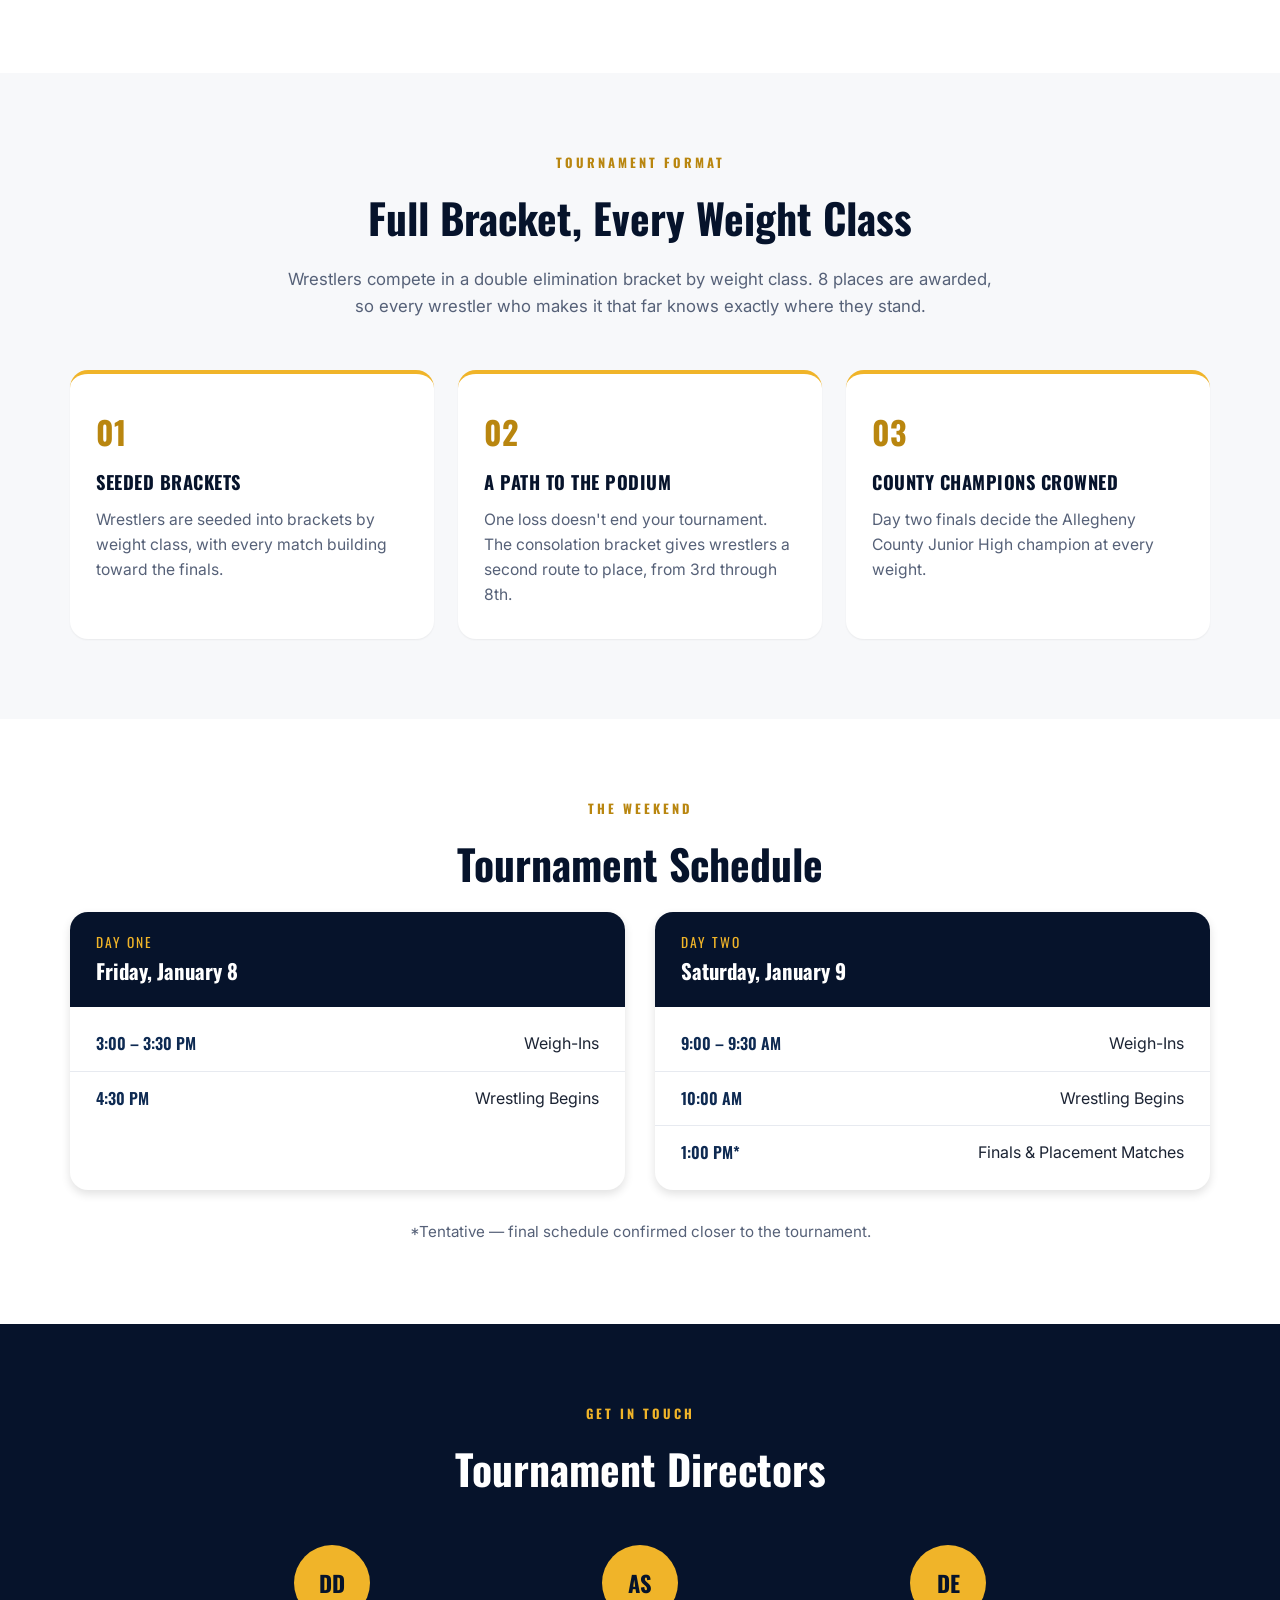
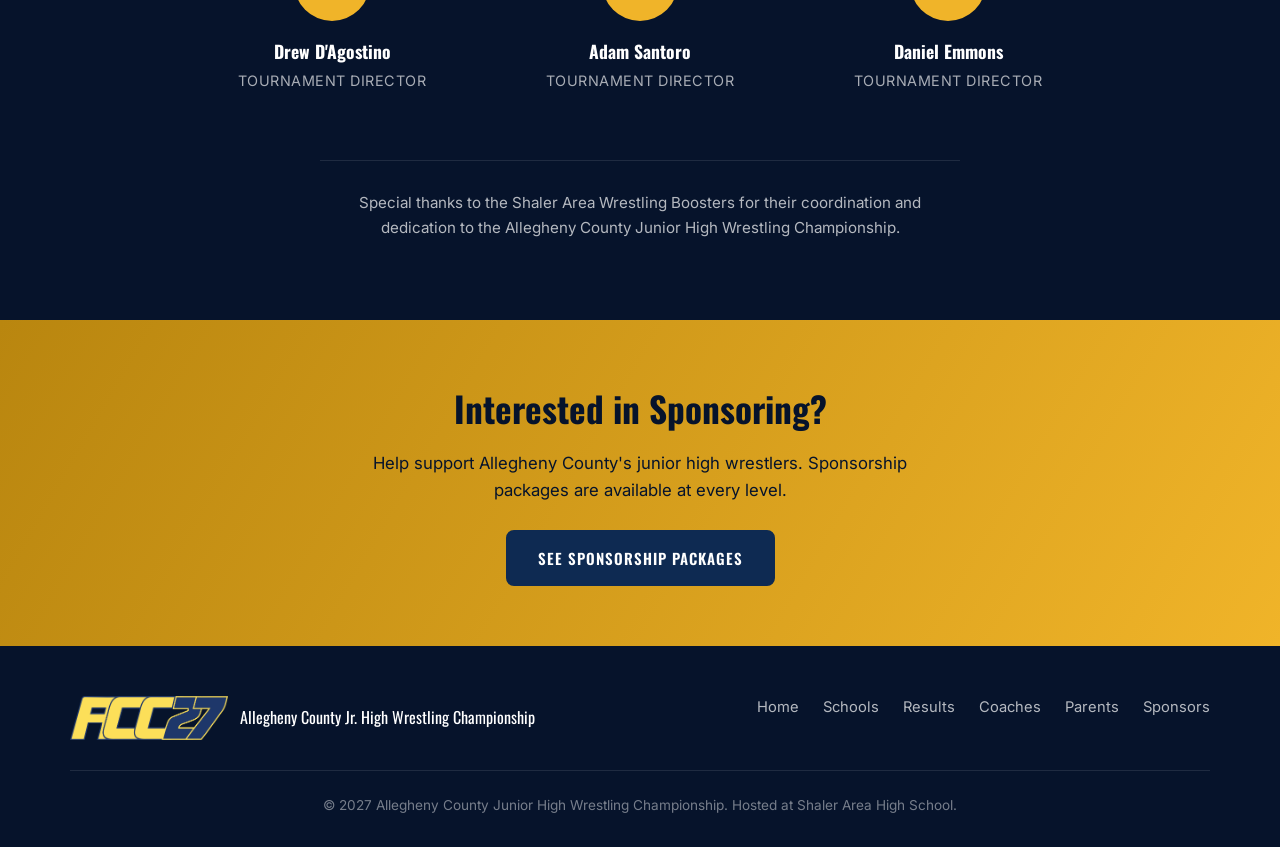
==== commit c7950f62: "Add Coaches and Parents pages, wire into nav/footer everywhere coaches.html: full 2027 coach/team-ad" ====
--- a/index.html
+++ b/index.html
@@ -26,6 +26,8 @@
         <li><a href="index.html" class="active">Home</a></li>
         <li><a href="schools.html">Schools</a></li>
         <li><a href="results.html">Results</a></li>
+        <li><a href="coaches.html">Coaches</a></li>
+        <li><a href="parents.html">Parents</a></li>
         <li><a href="sponsors.html">Sponsors</a></li>
       </ul>
     </div>
@@ -189,6 +191,8 @@
           <a href="index.html">Home</a>
           <a href="schools.html">Schools</a>
           <a href="results.html">Results</a>
+          <a href="coaches.html">Coaches</a>
+          <a href="parents.html">Parents</a>
           <a href="sponsors.html">Sponsors</a>
         </div>
       </div>
--- a/styles.css
+++ b/styles.css
@@ -498,6 +498,15 @@
   text-align: center;
   box-shadow: var(--shadow-sm);
   transition: box-shadow 0.2s ease, transform 0.2s ease;
+  width: 100%;
+  font-family: inherit;
+  cursor: pointer;
+  display: block;
+}
+
+.team-card:focus-visible {
+  outline: 2px solid var(--gold-dark);
+  outline-offset: 2px;
 }
 
 .team-card:hover {
@@ -510,8 +519,8 @@
   height: 64px;
   margin: 0 auto 14px;
   border-radius: 50%;
-  background: var(--navy-dark);
-  color: var(--gold);
+  background: var(--white);
+  color: var(--navy-dark);
   display: flex;
   align-items: center;
   justify-content: center;
@@ -548,6 +557,109 @@
 }
 
 .placeholder-box strong { color: var(--navy-dark); }
+
+/* School history modal */
+
+.history-modal {
+  display: none;
+  position: fixed;
+  inset: 0;
+  z-index: 2000;
+  background: rgba(6, 19, 43, 0.75);
+  align-items: center;
+  justify-content: center;
+  padding: 20px;
+}
+
+.history-modal.active {
+  display: flex;
+}
+
+.history-modal-dialog {
+  background: var(--white);
+  border-radius: var(--radius-lg);
+  max-width: 560px;
+  width: 100%;
+  max-height: 85vh;
+  overflow-y: auto;
+  padding: 40px 32px 32px;
+  position: relative;
+  box-shadow: var(--shadow-xl);
+}
+
+.history-modal-close {
+  position: absolute;
+  top: 16px;
+  right: 16px;
+  width: 36px;
+  height: 36px;
+  border-radius: 50%;
+  border: none;
+  background: var(--gray-100);
+  color: var(--navy-dark);
+  font-size: 1.4rem;
+  line-height: 1;
+  cursor: pointer;
+  display: flex;
+  align-items: center;
+  justify-content: center;
+  transition: background 0.2s ease;
+}
+
+.history-modal-close:hover { background: var(--gray-200); }
+
+.history-modal-title {
+  font-family: var(--font-display);
+  font-size: 1.6rem;
+  color: var(--navy-dark);
+  margin-bottom: 24px;
+  padding-right: 30px;
+}
+
+.history-empty {
+  color: var(--gray-600);
+  text-align: center;
+  padding: 20px 0;
+}
+
+.history-year-block { margin-bottom: 26px; }
+.history-year-block:last-child { margin-bottom: 0; }
+
+.history-year-heading {
+  font-family: var(--font-display);
+  font-size: 1.05rem;
+  color: var(--gold-dark);
+  letter-spacing: 0.5px;
+  margin-bottom: 10px;
+  padding-bottom: 6px;
+  border-bottom: 2px solid var(--gray-200);
+}
+
+.history-list { list-style: none; }
+
+.history-row {
+  display: flex;
+  align-items: baseline;
+  gap: 10px;
+  padding: 7px 0;
+  font-size: 0.94rem;
+}
+
+.history-place {
+  font-family: var(--font-display);
+  font-weight: 600;
+  color: var(--navy);
+  min-width: 92px;
+  flex-shrink: 0;
+}
+
+.history-athlete { color: var(--gray-800); flex: 1; }
+
+.history-weight {
+  color: var(--gray-600);
+  font-size: 0.85rem;
+  flex-shrink: 0;
+}
 
 /* Sponsor tiers */
 
